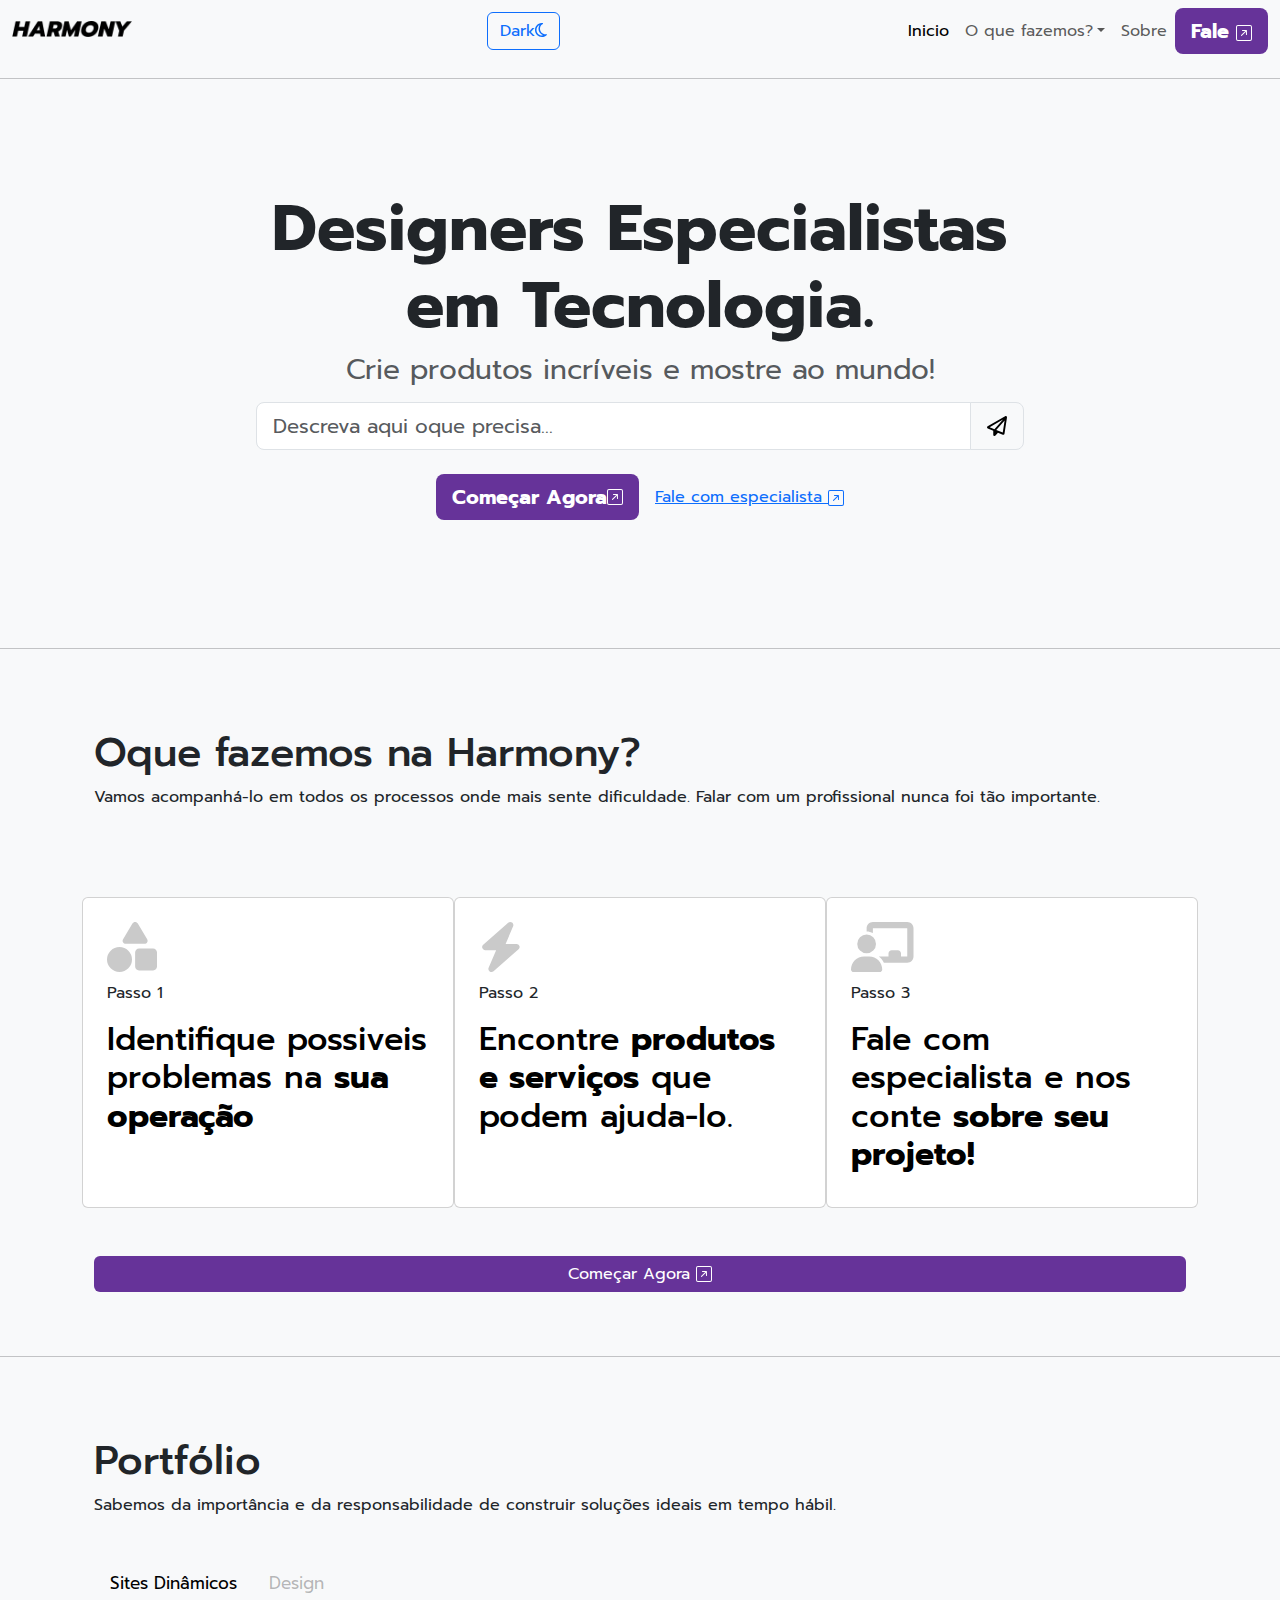
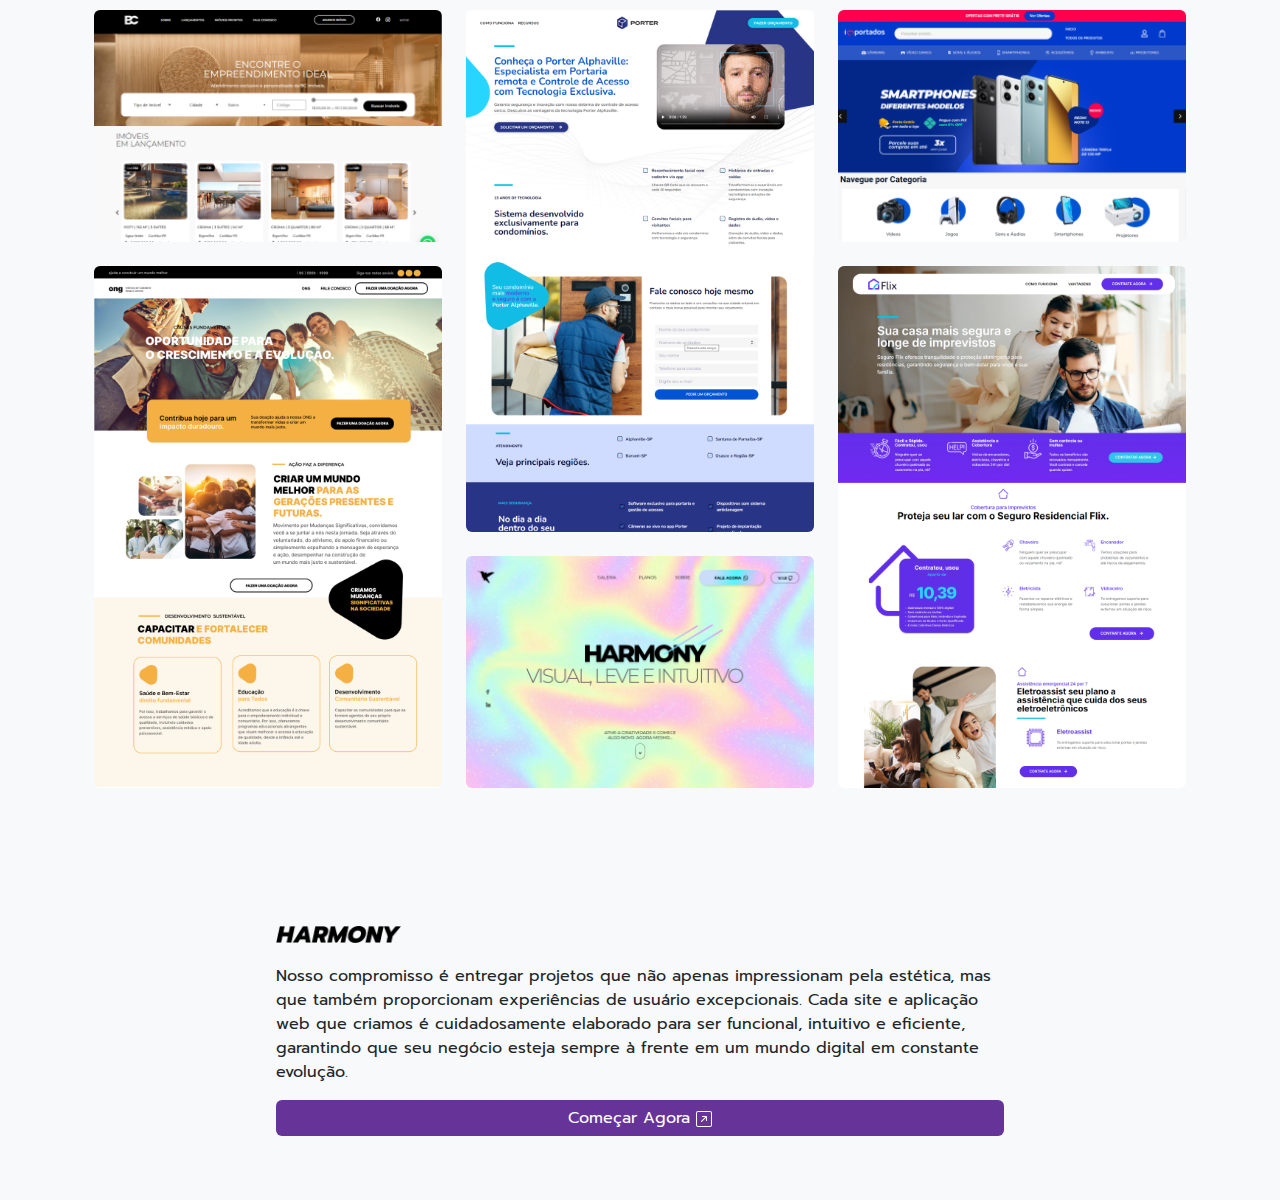
==== index.html @ 721f9441 ".." ====
<!doctype html>
<html lang="pt-br">
  <head>
    <meta charset="utf-8">
    <meta name="viewport" content="width=device-width, initial-scale=1">
    <link rel="shortcut icon" href="favico.png" type="image/png">
    <title>Harmony - Tecnologia</title>
    <link rel="stylesheet" href="assets/css/app.css">
    <link href="https://cdn.jsdelivr.net/npm/bootstrap@5.3.3/dist/css/bootstrap.min.css" rel="stylesheet" integrity="sha384-QWTKZyjpPEjISv5WaRU9OFeRpok6YctnYmDr5pNlyT2bRjXh0JMhjY6hW+ALEwIH" crossorigin="anonymous">
    <link rel="stylesheet" href="assets/css/tabs.css">
  </head>
  <!-- Google tag (gtag.js) -->
<script async src="https://www.googletagmanager.com/gtag/js?id=G-YL4S48GS02"></script>
<script>
  window.dataLayer = window.dataLayer || [];
  function gtag(){dataLayer.push(arguments);}
  gtag('js', new Date());

  gtag('config', 'G-YL4S48GS02');
</script>
  <style>
    @import url('https://fonts.googleapis.com/css2?family=Prompt:ital,wght@0,100;0,200;0,300;0,400;0,500;0,600;0,700;0,800;0,900;1,100;1,200;1,300;1,400;1,500;1,600;1,700;1,800;1,900&display=swap');
    body{
      font-family: "Prompt", sans-serif;
       
      font-style: normal;
      background: #f8f9fa;

    }
    .btn.btn-primary {
      background: rebeccapurple;
      border: rebeccapurple;
  }
  .portfolio .card{
    background-image: url(assets/img/coleto.png);
    background-size: cover;
    background-repeat: no-repeat;
  }
  </style>
  <body>
    
    <nav class="navbar navbar-expand-md navbar aria-label="Fourth navbar example">
        <div class="container-fluid ">
          
          <button class="navbar-toggler border-0" type="button" data-bs-toggle="collapse" data-bs-target="#navbarsExample04" aria-controls="navbarsExample04" aria-expanded="false" aria-label="Toggle navigation">
            <span class="navbar-toggler-icon"></span>
          </button>
          

          <a class="navbar-brand app" href="index.html">
            
          </a>
          <button class="btn btn-outline-primary" id="toggle-btn" onclick="selectTheme()" theme="defalt" >
            <span class="target dark"> Dark<i class="fa-regular fa-moon"></i></span>
            <span class="target light"> Light<i class="fa-regular fa-sun"></i></span>
            
          
          </button>
            
         <div class="d-flex">
        
          <div class="collapse navbar-collapse" id="navbarsExample04">
         
            <div class="d-flex justify-content-between d-xl-none controls">
              <button  class="border-0" onclick="toggleMenu()"><i class="fa-solid fa-chevron-left"></i></button>
              <button class="border-0"   onclick="toggleMenu()"><i class="fa-solid fa-xmark"></i></button>
            </div>
                   
    <hr class="featurette-divider">
            <ul class="navbar-nav me-auto mb-2 mb-md-0">
              <li class="nav-item">
                <a class="nav-link active" aria-current="page" href="#">Inicio</a>
              </li>
              <li class="nav-item dropdown">
                <a class="nav-link dropdown-toggle" data-bs-toggle="dropdown" href="#" role="button" aria-expanded="false">O que fazemos?</a>
                <ul class="dropdown-menu">
                  <a class="dropdown-item" href="institucional.html">Site institucional</a>
                  <a class="dropdown-item" href="loja.html">Loja Online</a>
                  <a class="dropdown-item disabled "  href=" " role="button" ria-disabled="true">Progressive Webapps</a> 
                  <a class="dropdown-item" href="dinamico.html">Site Dinâmicos</a>
                  <a class="dropdown-item" href="landing-pages.html">Paginas de Converção</a>
                  <a class="dropdown-item disabled " role="button" ria-disabled="true"   href="#">Branding</a>
                  <a class="dropdown-item disabled " role="button" ria-disabled="true"  href="#">Identidade Visual</a>
                  <a class="dropdown-item disabled " role="button" ria-disabled="true"   href="#">Logo Marca</a>
                </ul>
              </li>
             
              <li class="nav-item dropdown">
                <a class="nav-link " href="#sobre" >Sobre</a>
                 
              </li>
            </ul>
            <div class="d-flex justify-content-between hidden-lg d-xl-none">
              <button class="btn btn-primary w-100 whats-btn" >Começar Agora
                <svg xmlns="http://www.w3.org/2000/svg" width="16" height="16" fill="currentColor" class="bi bi-arrow-up-right-square" viewBox="0 0 16 16">
                  <path fill-rule="evenodd" d="M15 2a1 1 0 0 0-1-1H2a1 1 0 0 0-1 1v12a1 1 0 0 0 1 1h12a1 1 0 0 0 1-1zM0 2a2 2 0 0 1 2-2h12a2 2 0 0 1 2 2v12a2 2 0 0 1-2 2H2a2 2 0 0 1-2-2zm5.854 8.803a.5.5 0 1 1-.708-.707L9.243 6H6.475a.5.5 0 1 1 0-1h3.975a.5.5 0 0 1 .5.5v3.975a.5.5 0 1 1-1 0V6.707z"/>
                </svg>
              </button>
         </div>
          
          </div>
          <a href="#" class="btn btn-lg btn-primary fw-bold whats-btn">Fale 
            <svg xmlns="http://www.w3.org/2000/svg" width="16" height="16" fill="currentColor" class="bi bi-arrow-up-right-square" viewBox="0 0 16 16">
              <path fill-rule="evenodd" d="M15 2a1 1 0 0 0-1-1H2a1 1 0 0 0-1 1v12a1 1 0 0 0 1 1h12a1 1 0 0 0 1-1zM0 2a2 2 0 0 1 2-2h12a2 2 0 0 1 2 2v12a2 2 0 0 1-2 2H2a2 2 0 0 1-2-2zm5.854 8.803a.5.5 0 1 1-.708-.707L9.243 6H6.475a.5.5 0 1 1 0-1h3.975a.5.5 0 0 1 .5.5v3.975a.5.5 0 1 1-1 0V6.707z"/>
            </svg>
          </a>
           
         </div>
        </div>
      </nav>
       <hr class="featurette-divider">
      
            
      <main>
   
        
        <div class="position-relative overflow-hidden p-3 p-md-5 m-md-3 text-center ">
          <div class="col-md-8 mx-auto my-5"> 
            <h1 class="display-3 fw-bold ">Designers Especialistas em Tecnologia.</h1>
            <h3 class="fw-normal text-muted mb-3">Crie produtos incríveis e mostre ao mundo!</h3>

            <form action="" class="formMsg">
              <div class="input-group input-group-lg"> 
                
                <input   id="leadMsg" type="text" placeholder="Descreva aqui oque precisa... " class="form-control" aria-label="Large" aria-describedby="inputGroup-sizing-sm">
                <button class="btn btn-light border" type="submit"><i class="fa-regular fa-paper-plane"></i></button>
              </div>

            </form>

            <div class="mt-4 flex-wrap d-flex gap-3 justify-content-center align-items-center  fw-normal"> 
                <p class=" ">
                    <a href="#" class="btn btn-lg btn-primary fw-bold whats-btn d-flex align-items-center">Começar Agora
                      <svg xmlns="http://www.w3.org/2000/svg" width="16" height="16" fill="currentColor" class="bi bi-arrow-up-right-square" viewBox="0 0 16 16">
                        <path fill-rule="evenodd" d="M15 2a1 1 0 0 0-1-1H2a1 1 0 0 0-1 1v12a1 1 0 0 0 1 1h12a1 1 0 0 0 1-1zM0 2a2 2 0 0 1 2-2h12a2 2 0 0 1 2 2v12a2 2 0 0 1-2 2H2a2 2 0 0 1-2-2zm5.854 8.803a.5.5 0 1 1-.708-.707L9.243 6H6.475a.5.5 0 1 1 0-1h3.975a.5.5 0 0 1 .5.5v3.975a.5.5 0 1 1-1 0V6.707z"/>
                      </svg>
                    </a>
                  </p>
                  <p class=" ">
                    <a href="#" class="link-opacity-25-hover whats-btn">Fale com especialista 
                      <svg xmlns="http://www.w3.org/2000/svg" width="16" height="16" fill="currentColor" class="bi bi-arrow-up-right-square" viewBox="0 0 16 16">
                        <path fill-rule="evenodd" d="M15 2a1 1 0 0 0-1-1H2a1 1 0 0 0-1 1v12a1 1 0 0 0 1 1h12a1 1 0 0 0 1-1zM0 2a2 2 0 0 1 2-2h12a2 2 0 0 1 2 2v12a2 2 0 0 1-2 2H2a2 2 0 0 1-2-2zm5.854 8.803a.5.5 0 1 1-.708-.707L9.243 6H6.475a.5.5 0 1 1 0-1h3.975a.5.5 0 0 1 .5.5v3.975a.5.5 0 1 1-1 0V6.707z"/>
                      </svg>
                    </a>
                  </p>
               
            </div>
          </div>
          <div class="product-device shadow-sm d-none d-md-block"></div>
          <div class="product-device product-device-2 shadow-sm d-none d-md-block"></div>
        </div>

    <hr class="featurette-divider">
        
        <div class="container px-4 py-5" id="hanging-icons">
          <div class="pt-md-3 pb-md-4">
            <h1 class="bd-title mt-0">Oque fazemos na Harmony?</h1>
            <p class="bd-lead">Vamos acompanhá-lo em todos os processos onde mais sente dificuldade. Falar com um profissional nunca foi tão importante.</p> </div>
          <div class="row g-4 py-5 row-cols-1 row-cols-lg-3">
            <div class="col d-flex align-items-start card p-4 ">
              
              <div >
                <i style="font-size: 50px; color: #cacaca;" class="fa-solid fa-shapes"></i>
                <p class="pt-2">Passo 1</p>
                <p></p>
                <h6 class="fs-2 text-body-emphasis">Identifique possiveis problemas na  <strong> sua operação</strong></h6>
               
              </div>
            </div>
            <div class="col d-flex align-items-start card p-4">
              
              <div>
                <i style="font-size: 50px; color: #cacaca;" class="fa-solid fa-bolt"></i>
           
                <p class="pt-2">Passo 2</p>
              
                <h6 class="fs-2 text-body-emphasis">Encontre  <strong> produtos e serviços</strong> que podem ajuda-lo.  </h6>
              
              </div>
            </div>
            <div class="col d-flex align-items-start card p-4">
               
              <div>
                <i style="font-size: 50px; color: #cacaca;" class="fa-solid fa-chalkboard-user"></i>
                
                <p class="pt-2">Passo 3</p>
                <h6 class="fs-2 text-body-emphasis">Fale com especialista e nos conte <strong> sobre seu projeto!</strong></h6>
               
              </div>
            </div>

          </div>
          <a class="btn btn-primary w-100" href="../../components/navbar/" role="button">Começar Agora
            <svg xmlns="http://www.w3.org/2000/svg" width="16" height="16" fill="currentColor" class="bi bi-arrow-up-right-square" viewBox="0 0 16 16">
              <path fill-rule="evenodd" d="M15 2a1 1 0 0 0-1-1H2a1 1 0 0 0-1 1v12a1 1 0 0 0 1 1h12a1 1 0 0 0 1-1zM0 2a2 2 0 0 1 2-2h12a2 2 0 0 1 2 2v12a2 2 0 0 1-2 2H2a2 2 0 0 1-2-2zm5.854 8.803a.5.5 0 1 1-.708-.707L9.243 6H6.475a.5.5 0 1 1 0-1h3.975a.5.5 0 0 1 .5.5v3.975a.5.5 0 1 1-1 0V6.707z"/>
            </svg>
          </a>
        </div>
      
      
       

    <hr class="featurette-divider">
    <div class="container px-4 py-5 portfolio" id="custom-cards">
      <div class="pt-md-3 pb-md-4">
        <h1 class="bd-title mt-0">Portfólio</h1>
        <p class="bd-lead">Sabemos da importância e da responsabilidade de construir soluções ideais em tempo hábil.</p>
         </div>
         <div class="container p-0">
          <div class="row">
            <div class="col">
 

<div class="tab">
  <button class="tablinks" onclick="openCity(event, 'London')">Sites Dinâmicos</button> 
  <button class="tablinks" onclick="openCity(event, 'Tokyo')" disabled>Design</button>
</div>

<div id="London" class="tabcontent p-0">
  
  <!-- Gallery -->
<div class="row">
  <div class="col-lg-4 col-md-12 mb-4 mb-lg-0">
    <img onclick="myModal(event)"
      src="assets/img/imoveis.png"
      class="w-100 shadow-1-strong rounded mb-4"
      alt="Boat on Calm Water"
    />

    <img
      onclick="myModal(event)" src="assets/img/cidadania.png"
      class="w-100 shadow-1-strong rounded mb-4"
      alt="Wintry Mountain Landscape"
    />
  </div>

  <div class="col-lg-4 mb-4 mb-lg-0">
    <img 
      onclick="myModal(event)"
      src="assets/img/landinpage.png"
      class="w-100 shadow-1-strong rounded mb-4"
      alt="Mountains in the Clouds"
    />

    <img
      onclick="myModal(event)"
      src="assets/img/harmony.png"
      class="w-100 shadow-1-strong rounded mb-4"
      alt="Boat on Calm Water"
    />
  </div>

  <div class="col-lg-4 mb-4 mb-lg-0">
    <img
      onclick="myModal(event)"
      src="assets/img/ecommerce.png"
      class="w-100 shadow-1-strong rounded mb-4"
      alt="Waves at Sea"
    />

    <img
      onclick="myModal(event)"
      src="assets/img/flix.png"
      class="w-100 shadow-1-strong rounded mb-4"
      alt="Yosemite National Park"
    />
  </div>
</div>
<!-- Gallery -->
</div>

 

<div id="Tokyo" class="tabcontent">
 
   <!-- Gallery -->
<div class="row">
  <div class="col-lg-4 col-md-12 mb-4 mb-lg-0">
    <img
      src="assets/img/iloveimportados.png"
      class="w-100 shadow-1-strong rounded mb-4"
      alt="Boat on Calm Water"
    />

    <img
      src="https://mdbcdn.b-cdn.net/img/Photos/Vertical/mountain1.webp"
      class="w-100 shadow-1-strong rounded mb-4"
      alt="Wintry Mountain Landscape"
    />
  </div>

  <div class="col-lg-4 mb-4 mb-lg-0">
    <img
      src="assets/img/tudopraela.png"
      class="w-100 shadow-1-strong rounded mb-4"
      alt="Mountains in the Clouds"
    />

    <img
      src="assets/img/edimilson.png"
      class="w-100 shadow-1-strong rounded mb-4"
      alt="Boat on Calm Water"
    />
  </div>

  <div class="col-lg-4 mb-4 mb-lg-0">
    <img
      src="assets/img/evolution.png"
      class="w-100 shadow-1-strong rounded mb-4"
      alt="Waves at Sea"
    />

    <img
      src="https://mdbcdn.b-cdn.net/img/Photos/Vertical/mountain3.webp"
      class="w-100 shadow-1-strong rounded mb-4"
      alt="Yosemite National Park"
    />
  </div>
</div>
<!-- Gallery -->
</div>

            </div>
          </div>
         </div>
    
    </div>
  
    <div class="b-example-divider"></div>
    <div class="container" hidden>
      <div class="card-deck mb-3 text-center">
        <div class="card mb-4 box-shadow">
          <div class="card-header">
            <h4 class="my-0 font-weight-normal">Web Site</h4>
          </div>
          <div class="card-body">
            <h1 class="card-title pricing-card-title">$0 <small class="text-muted">/ mo</small></h1>
            <ul class="list-unstyled mt-3 mb-4">
              <li>10 users included</li>
              <li>2 GB of storage</li>
              <li>Email support</li>
              <li>Help center access</li>
            </ul>
            <button type="button" class="btn btn-lg btn-block btn-outline-primary">Sign up for free</button>
          </div>
        </div>
        <div class="card mb-4 box-shadow">
          <div class="card-header">
            <h4 class="my-0 font-weight-normal">Pro</h4>
          </div>
          <div class="card-body">
            <h1 class="card-title pricing-card-title">$15 <small class="text-muted">/ mo</small></h1>
            <ul class="list-unstyled mt-3 mb-4">
              <li>20 users included</li>
              <li>10 GB of storage</li>
              <li>Priority email support</li>
              <li>Help center access</li>
            </ul>
            <button type="button" class="btn btn-lg btn-block btn-primary">Get started</button>
          </div>
        </div>
        <div class="card mb-4 box-shadow">
          <div class="card-header">
            <h4 class="my-0 font-weight-normal">Branding</h4>
          </div>
          <div class="card-body">
            <h1 class="card-title pricing-card-title">$29 <small class="text-muted">/ mo</small></h1>
            <ul class="list-unstyled mt-3 mb-4">
              <li>30 users included</li>
              <li>15 GB of storage</li>
              <li>Phone and email support</li>
              <li>Help center access</li>
            </ul>
            <button type="button" class="btn btn-lg btn-block btn-primary">Contact us</button>
          </div>
        </div>
      </div>
      <p>
        <a class="btn btn-primary w-100" href="../../components/navbar/" role="button">Fale com Profissional
          <svg xmlns="http://www.w3.org/2000/svg" width="16" height="16" fill="currentColor" class="bi bi-arrow-up-right-square" viewBox="0 0 16 16">
            <path fill-rule="evenodd" d="M15 2a1 1 0 0 0-1-1H2a1 1 0 0 0-1 1v12a1 1 0 0 0 1 1h12a1 1 0 0 0 1-1zM0 2a2 2 0 0 1 2-2h12a2 2 0 0 1 2 2v12a2 2 0 0 1-2 2H2a2 2 0 0 1-2-2zm5.854 8.803a.5.5 0 1 1-.708-.707L9.243 6H6.475a.5.5 0 1 1 0-1h3.975a.5.5 0 0 1 .5.5v3.975a.5.5 0 1 1-1 0V6.707z"/>
          </svg>
        </a>
      </p>
        <hr class="featurette-divider">
      </div>

    <div class="container px-4 py-5" id="sobre">
    <div class="jumbotron">
      <div class="col-sm-8 mx-auto">
        <h1><img src="./harmony_logo.png" style="
          width: 125px;
      " alt=""></h1>
        <p>Nosso compromisso é entregar projetos que não apenas impressionam pela estética, mas que também proporcionam experiências de usuário excepcionais. Cada site e aplicação web que criamos é cuidadosamente elaborado para ser funcional, intuitivo e eficiente, garantindo que seu negócio esteja sempre à frente em um mundo digital em constante evolução.</p>
          <p>
          <a class="btn btn-primary w-100 whats-btn"  >Começar Agora
            <svg xmlns="http://www.w3.org/2000/svg" width="16" height="16" fill="currentColor" class="bi bi-arrow-up-right-square" viewBox="0 0 16 16">
              <path fill-rule="evenodd" d="M15 2a1 1 0 0 0-1-1H2a1 1 0 0 0-1 1v12a1 1 0 0 0 1 1h12a1 1 0 0 0 1-1zM0 2a2 2 0 0 1 2-2h12a2 2 0 0 1 2 2v12a2 2 0 0 1-2 2H2a2 2 0 0 1-2-2zm5.854 8.803a.5.5 0 1 1-.708-.707L9.243 6H6.475a.5.5 0 1 1 0-1h3.975a.5.5 0 0 1 .5.5v3.975a.5.5 0 1 1-1 0V6.707z"/>
            </svg>
          </a>
        </p>
      </div>
    </div>
    </div>

    <!-- MODAL -->
</main>      
<div id="ModalImages" class="modal"   >


    <div class="container px-4 py-5">
        <footer class="d-flex flex-wrap justify-content-between align-items-center py-3 my-4 border-top">
          <p class="col-md-4 mb-0 text-body-secondary">&copy; 2024 Harmony Digital, Inc</p>
      
          <a href="/" class="col-md-4 d-flex align-items-center justify-content-center mb-3 mb-md-0 me-md-auto link-body-emphasis text-decoration-none">
            <svg class="bi me-2" width="40" height="32"><use xlink:href="#bootstrap"/></svg>
          </a>
      
          <ul class="nav col-md-4 justify-content-end list-unstyled d-flex">
            <li class="ms-3"><a class="text-body-secondary" href="#"><svg class="bi" width="24" height="24"><use xlink:href="#twitter"></use></svg></a></li>
            <li class="ms-3"><a class="text-body-secondary" href="#"><svg class="bi" width="24" height="24"><use xlink:href="#instagram"></use></svg></a></li>
            <li class="ms-3"><a class="text-body-secondary" href="#"><svg class="bi" width="24" height="24"><use xlink:href="#facebook"></use></svg></a></li>
          </ul>
        </footer>
      </div>
    <script src="src/components/modal/modal.js"></script>
       
      <script src="assets/js/tabs.js"></script>
      <script src="https://cdn.jsdelivr.net/npm/bootstrap@5.3.3/dist/js/bootstrap.bundle.min.js" integrity="sha384-YvpcrYf0tY3lHB60NNkmXc5s9fDVZLESaAA55NDzOxhy9GkcIdslK1eN7N6jIeHz" crossorigin="anonymous"></script>
    <script src="lib.js"></script>
    <script src="all.min.js"></script>
      
  </body>
</html>
---- assets/css/app.css ----
@import url('https://fonts.googleapis.com/css2?family=Prompt:ital,wght@0,100;0,200;0,300;0,400;0,500;0,600;0,700;0,800;0,900;1,100;1,200;1,300;1,400;1,500;1,600;1,700;1,800;1,900&display=swap');

body{
    font-family: "Prompt", sans-serif;
     
    font-style: normal;
    background: #f8f9fa;
  
  }
  .btn.btn-primary {
  background: rebeccapurple;
    border: rebeccapurple;
  }
  .swiper-slide {
  max-height: 130px;
  overflow: hidden;
  }
  .modal.show {
  display: block;
  }

body.dark {
    background: rgb(19, 19, 19);
    color: white;
}
.navbar-toggler-icon{
 background-image: url('../img/menu-bl.svg') !important;
}
body.dark .navbar-toggler-icon{
background-image: url('../img/menu-wh.svg') !important;

}
body.dark .target.dark{
    display: none;
}

.target.light{
    display: none;
}
body.dark .target.light{
    display: inherit;
}
body.dark div#hanging-icons .card {
    background: #1c1c1c !important;
}
body.dark h6{
    color: #dadada !important; 
}
body.dark h3,body.dark p {
    color: #a9a9a9 !important;
}
body.dark .text-body-emphasis,body.dark .nav-link,body.dark .navbar-nav .nav-link.active, body.dark .navbar-nav .nav-link.show {
    color:  white !important;
}
@media(max-width:800px){
body.dark .navbar-collapse{
 background-color:#1c1c1c;   
}
}

body.dark .controls button svg{
    color: white;
}
 .controls button{
    background-color: transparent;
    border: 0;
 }
a.navbar-brand.app {
    display: block; 
    background-image: url('../../harmony_logo.png');
    width: 120px;
    height: 20px;
    background-size: contain;
    background-repeat:no-repeat ;

}
body.dark a.navbar-brand {
   
    background-image: url('../../harmony_logo_white.png');
    
}
.bg-transparent{
    background-color: transparent;
}
@media(max-width:767px){

    .navbar-collapse {
        position: fixed !important;
        width: 100%;
        left: 0;
        z-index: 999;
        background: #eee;
        top: 0;
        padding: 22px;
        height: 100%;
    }

    ul.navbar-nav li {
        margin: 10px 0;
        font-size: 20px;
    }
    
}
@media(min-width:576px){
    .modal-dialog {
        max-width: 80% !important; 
        min-width: 900px !important; 
        width:900px !important; 
       
    }
    .modal-dialog img{
        min-width: 100%;
    }
     
}
---- assets/css/tabs.css ----
body {font-family: Arial;}

/* Style the tab */
.tab {
  overflow: hidden;
  /* border: 1px solid #ccc; */
  /* background-color: #f1f1f1; */
}

/* Style the buttons inside the tab */
.tab button {
  background-color: inherit;
  float: left;
  border: none;
  outline: none;
  cursor: pointer;
  padding: 14px 16px;
  transition: 0.3s;
  font-size: 17px;
}

/* Change background color of buttons on hover */
.tab button:hover {
  background-color: #ddd;
}

/* Create an active/current tablink class */
.tab button.active {
  background-color: #ccc;
}

/* Style the tab content */
.tabcontent {
  display: none;
  padding: 6px 12px;
  /* border: 1px solid #ccc; */
  border-top: none;
}
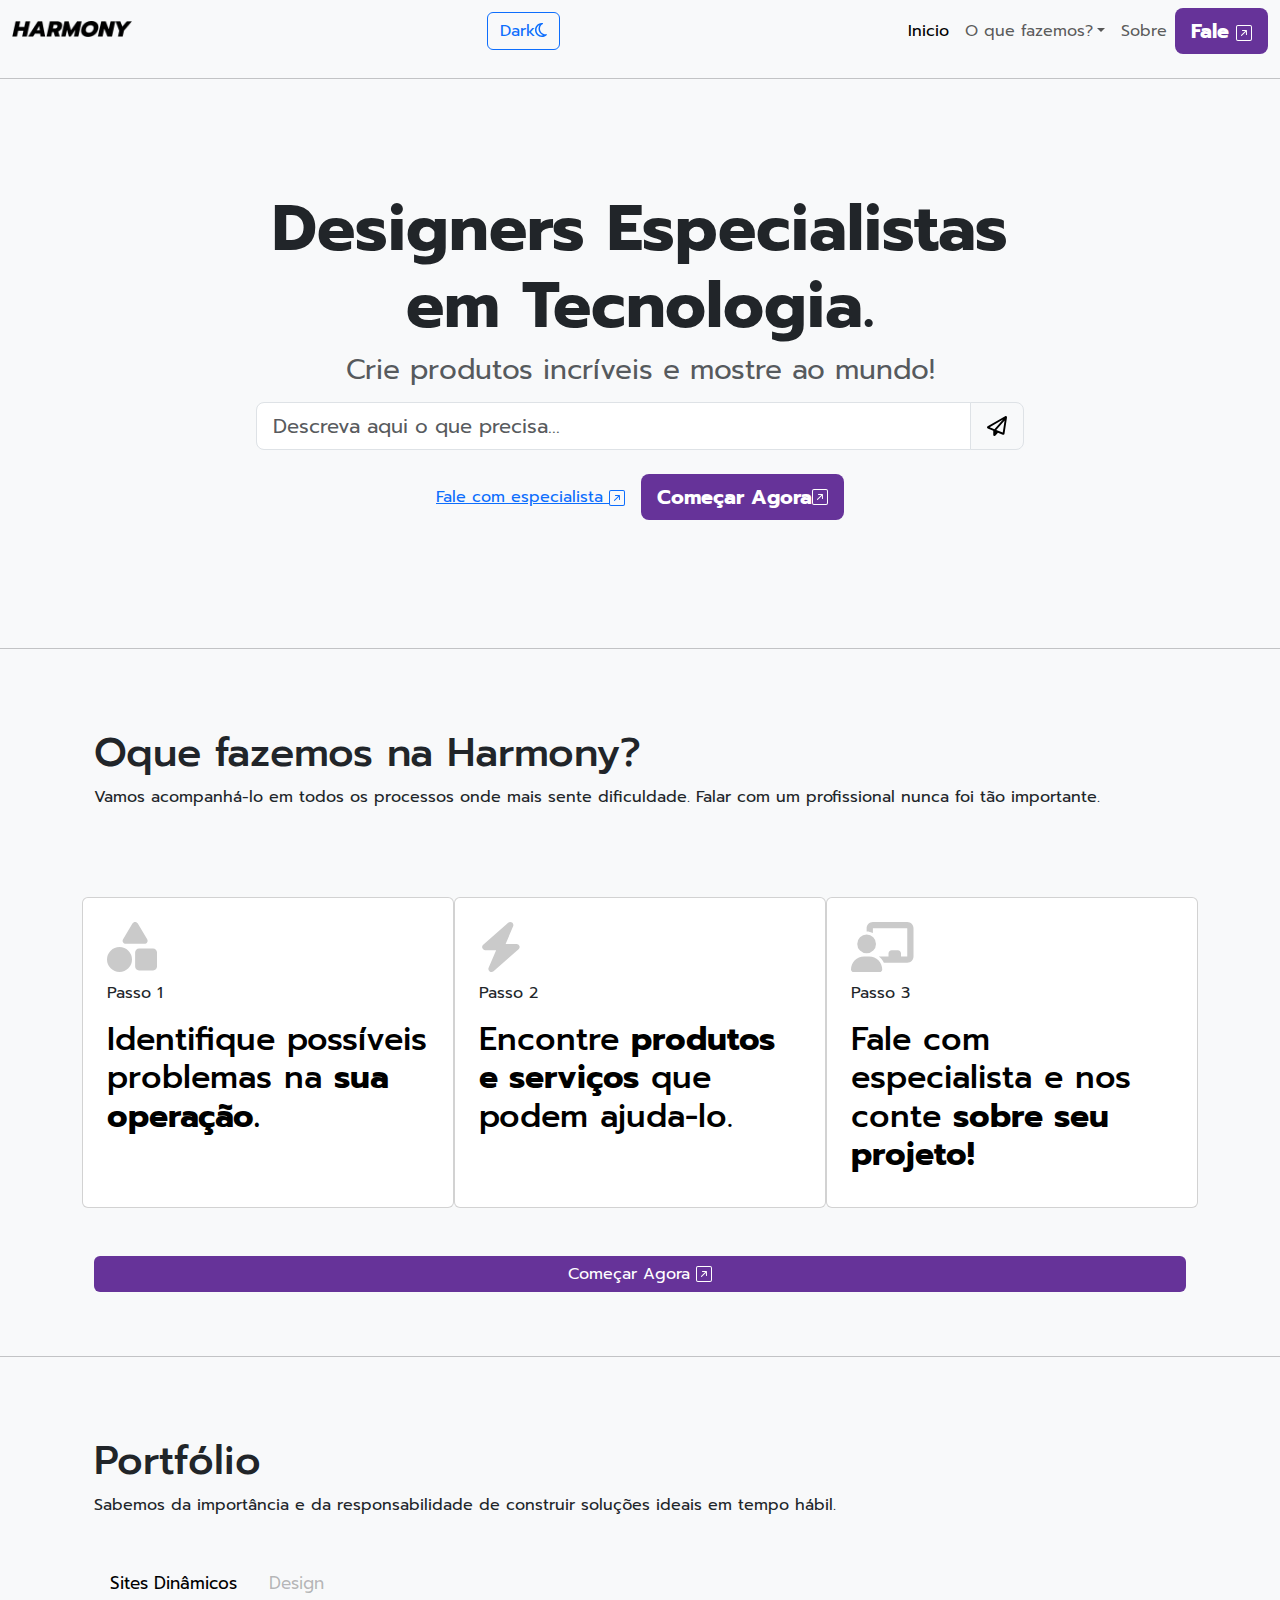
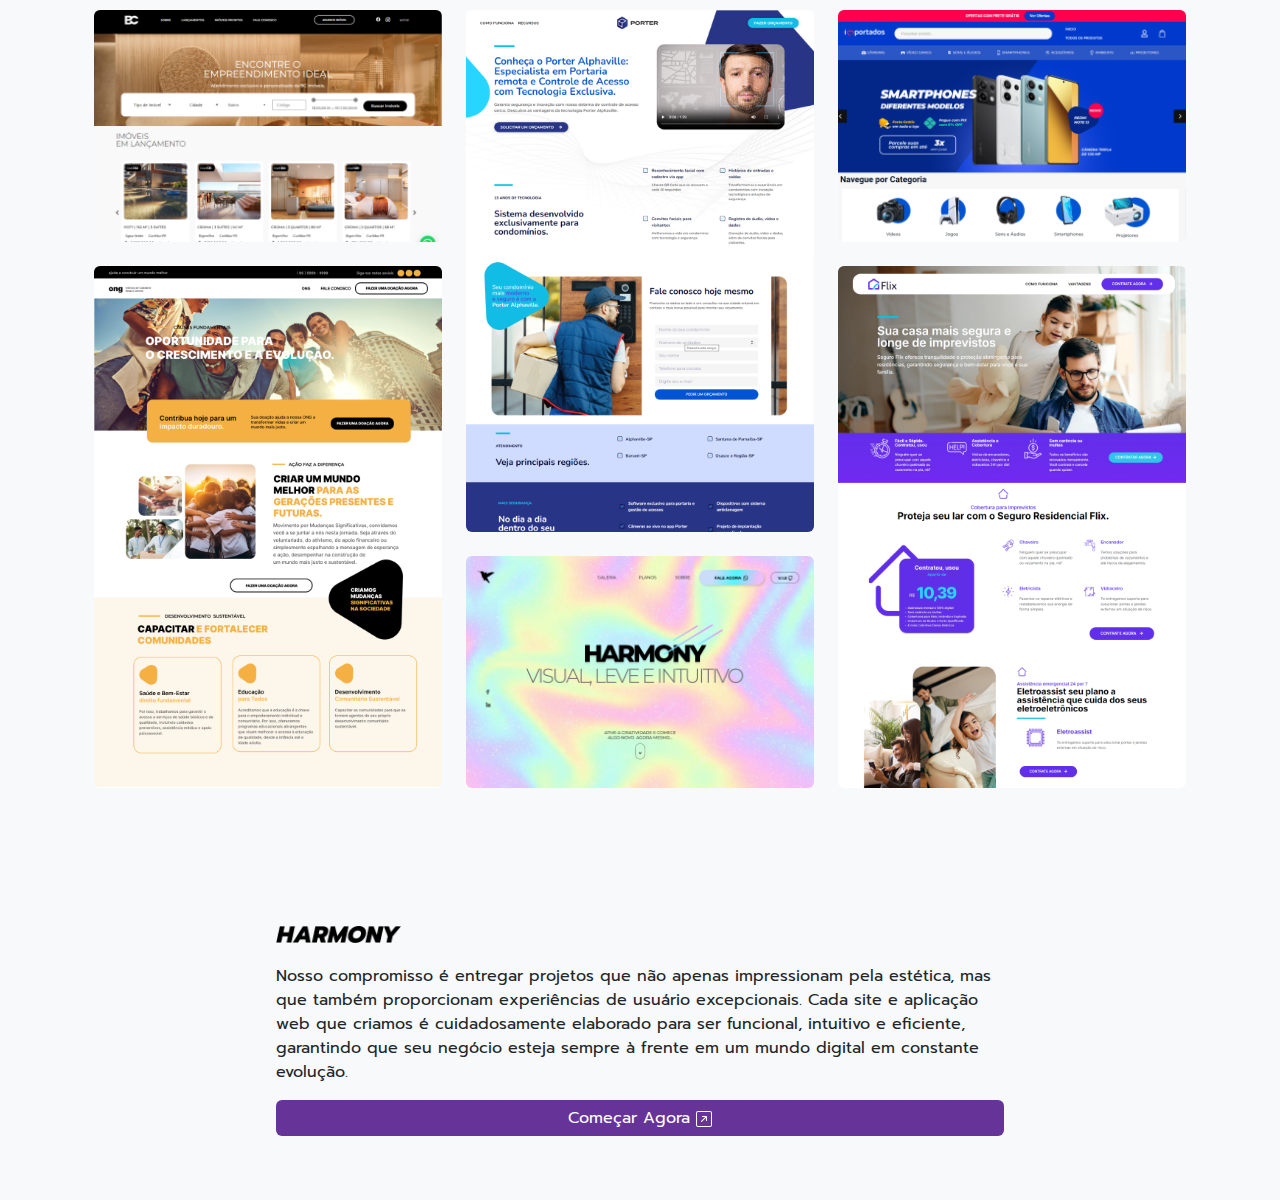
==== commit 34c1c281: ".." ====
--- a/index.html
+++ b/index.html
@@ -122,22 +122,23 @@
             <form action="" class="formMsg">
               <div class="input-group input-group-lg"> 
                 
-                <input   id="leadMsg" type="text" placeholder="Descreva aqui oque precisa... " class="form-control" aria-label="Large" aria-describedby="inputGroup-sizing-sm">
+                <input   id="leadMsg" type="text" placeholder="Descreva aqui o que precisa... " class="form-control" aria-label="Large" aria-describedby="inputGroup-sizing-sm">
                 <button class="btn btn-light border" type="submit"><i class="fa-regular fa-paper-plane"></i></button>
               </div>
 
             </form>
 
             <div class="mt-4 flex-wrap d-flex gap-3 justify-content-center align-items-center  fw-normal"> 
-                <p class=" ">
-                    <a href="#" class="btn btn-lg btn-primary fw-bold whats-btn d-flex align-items-center">Começar Agora
+               
+                  <p class=" ">
+                    <a href="#" class="link-opacity-25-hover whats-btn">Fale com especialista 
                       <svg xmlns="http://www.w3.org/2000/svg" width="16" height="16" fill="currentColor" class="bi bi-arrow-up-right-square" viewBox="0 0 16 16">
                         <path fill-rule="evenodd" d="M15 2a1 1 0 0 0-1-1H2a1 1 0 0 0-1 1v12a1 1 0 0 0 1 1h12a1 1 0 0 0 1-1zM0 2a2 2 0 0 1 2-2h12a2 2 0 0 1 2 2v12a2 2 0 0 1-2 2H2a2 2 0 0 1-2-2zm5.854 8.803a.5.5 0 1 1-.708-.707L9.243 6H6.475a.5.5 0 1 1 0-1h3.975a.5.5 0 0 1 .5.5v3.975a.5.5 0 1 1-1 0V6.707z"/>
                       </svg>
                     </a>
                   </p>
                   <p class=" ">
-                    <a href="#" class="link-opacity-25-hover whats-btn">Fale com especialista 
+                    <a href="#" class="btn btn-lg btn-primary fw-bold whats-btn d-flex align-items-center">Começar Agora
                       <svg xmlns="http://www.w3.org/2000/svg" width="16" height="16" fill="currentColor" class="bi bi-arrow-up-right-square" viewBox="0 0 16 16">
                         <path fill-rule="evenodd" d="M15 2a1 1 0 0 0-1-1H2a1 1 0 0 0-1 1v12a1 1 0 0 0 1 1h12a1 1 0 0 0 1-1zM0 2a2 2 0 0 1 2-2h12a2 2 0 0 1 2 2v12a2 2 0 0 1-2 2H2a2 2 0 0 1-2-2zm5.854 8.803a.5.5 0 1 1-.708-.707L9.243 6H6.475a.5.5 0 1 1 0-1h3.975a.5.5 0 0 1 .5.5v3.975a.5.5 0 1 1-1 0V6.707z"/>
                       </svg>
@@ -163,7 +164,7 @@
                 <i style="font-size: 50px; color: #cacaca;" class="fa-solid fa-shapes"></i>
                 <p class="pt-2">Passo 1</p>
                 <p></p>
-                <h6 class="fs-2 text-body-emphasis">Identifique possiveis problemas na  <strong> sua operação</strong></h6>
+                <h6 class="fs-2 text-body-emphasis">Identifique possíveis problemas na  <strong> sua operação.</strong></h6>
                
               </div>
             </div>
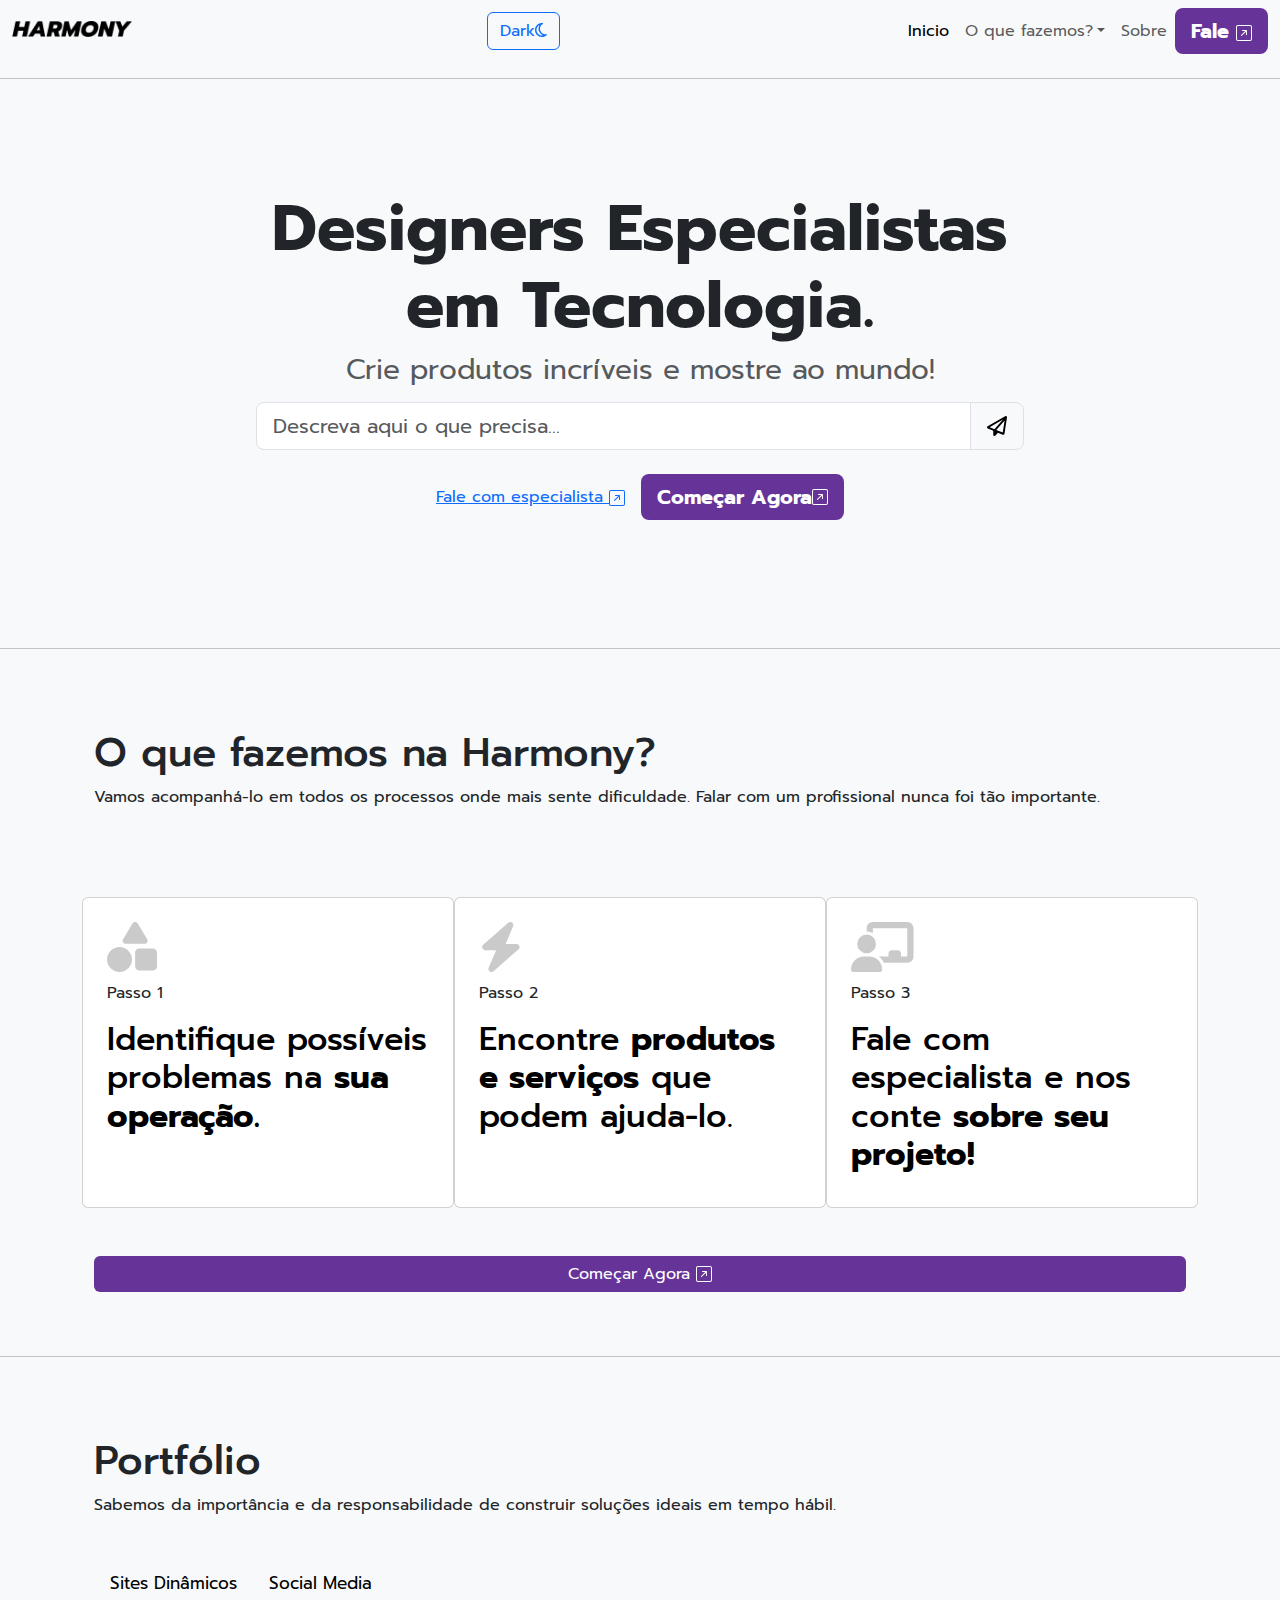
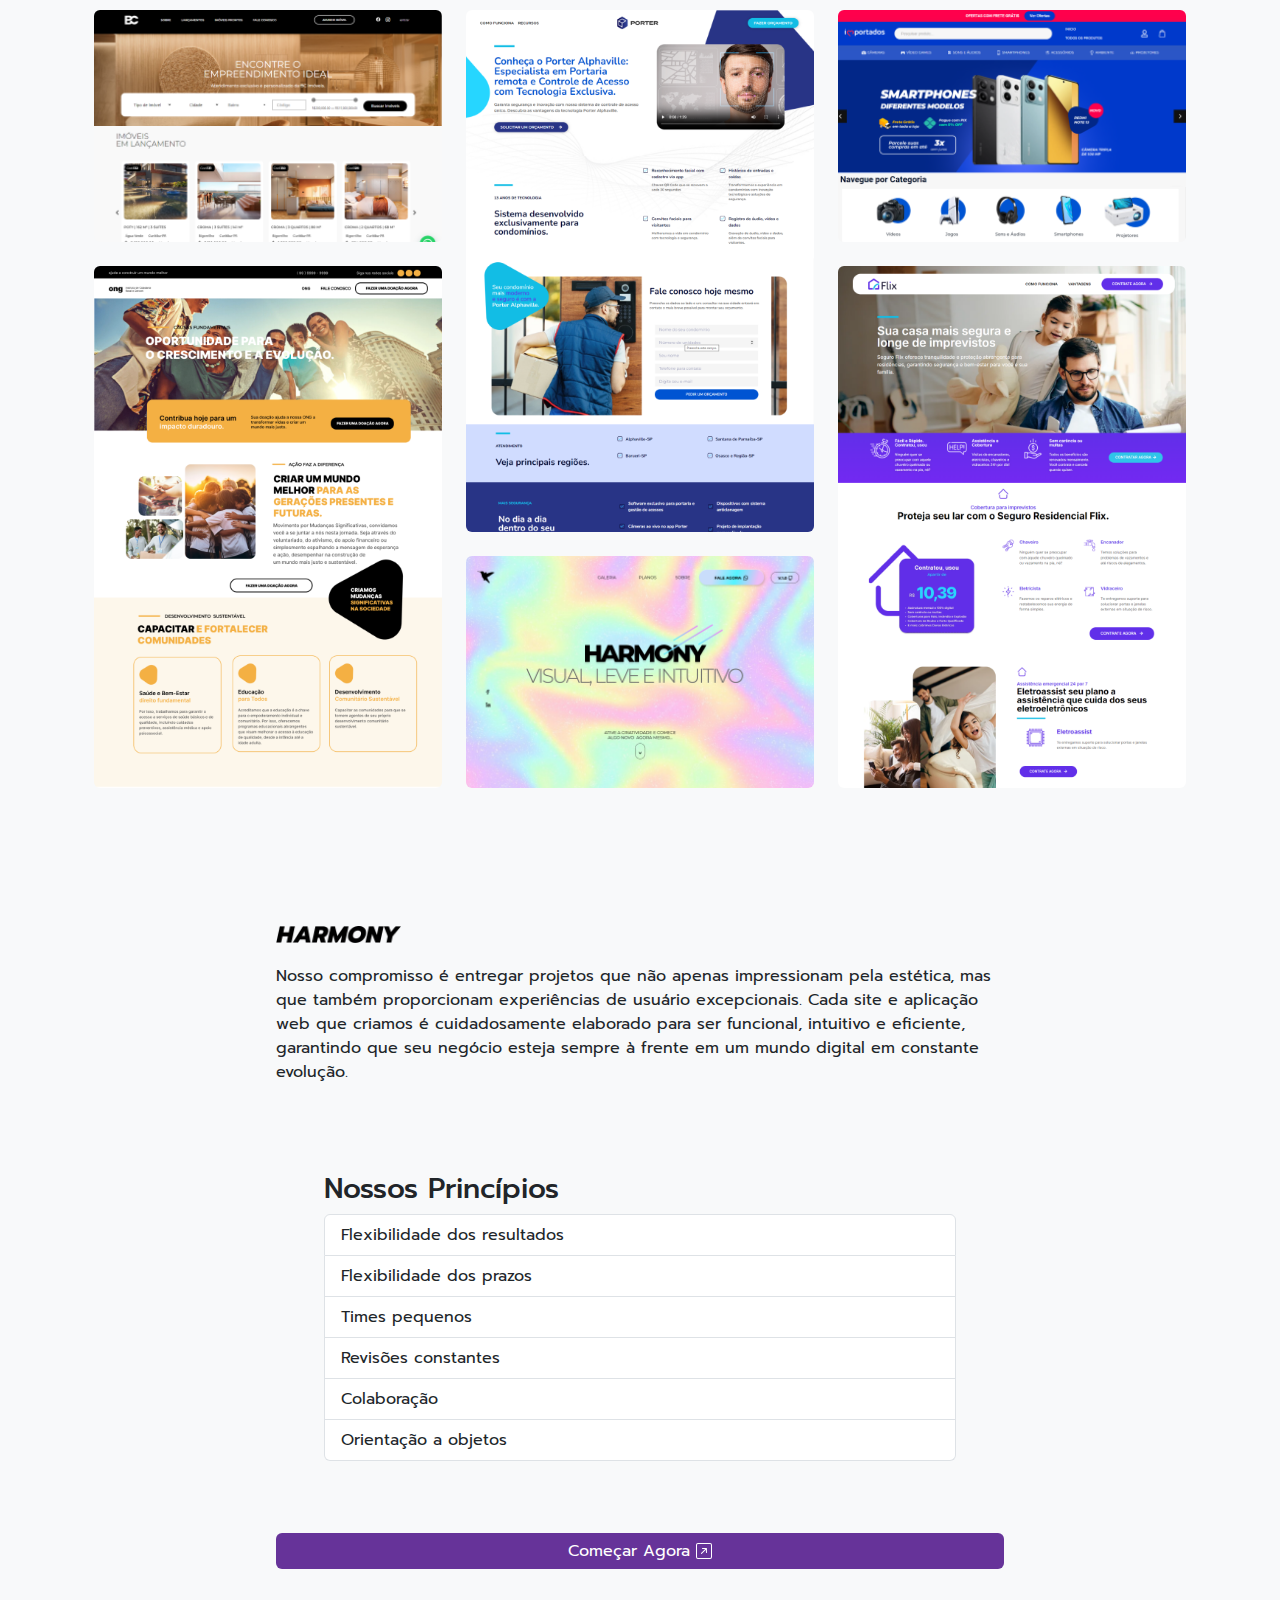
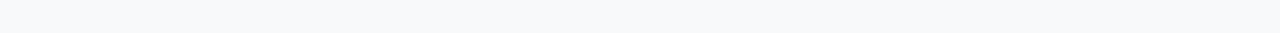
==== commit bae4b2bb: ".." ====
--- a/index.html
+++ b/index.html
@@ -155,7 +155,7 @@
         
         <div class="container px-4 py-5" id="hanging-icons">
           <div class="pt-md-3 pb-md-4">
-            <h1 class="bd-title mt-0">Oque fazemos na Harmony?</h1>
+            <h1 class="bd-title mt-0">O que fazemos na Harmony?</h1>
             <p class="bd-lead">Vamos acompanhá-lo em todos os processos onde mais sente dificuldade. Falar com um profissional nunca foi tão importante.</p> </div>
           <div class="row g-4 py-5 row-cols-1 row-cols-lg-3">
             <div class="col d-flex align-items-start card p-4 ">
@@ -214,7 +214,7 @@
 
 <div class="tab">
   <button class="tablinks" onclick="openCity(event, 'London')">Sites Dinâmicos</button> 
-  <button class="tablinks" onclick="openCity(event, 'Tokyo')" disabled>Design</button>
+  <button class="tablinks" onclick="openCity(event, 'Tokyo')" >Social Media</button>
 </div>
 
 <div id="London" class="tabcontent p-0">
@@ -394,12 +394,29 @@
       " alt=""></h1>
         <p>Nosso compromisso é entregar projetos que não apenas impressionam pela estética, mas que também proporcionam experiências de usuário excepcionais. Cada site e aplicação web que criamos é cuidadosamente elaborado para ser funcional, intuitivo e eficiente, garantindo que seu negócio esteja sempre à frente em um mundo digital em constante evolução.</p>
           <p>
+            <div class="container">
+              <div class="row">
+                <div class="col mt-4 mb-4 p-5">
+                  <h3>Nossos Princípios</h3>
+                  <ul class="list-group">
+                    <li class="list-group-item">Flexibilidade dos resultados</li>
+                    <li class="list-group-item">Flexibilidade dos prazos</li>
+                    <li class="list-group-item">Times pequenos</li>
+                    <li class="list-group-item">Revisões constantes</li>
+                    <li class="list-group-item">Colaboração</li>
+                    <li class="list-group-item">Orientação a objetos</li>
+                  </ul>
+                
+                </div>
+              </div>
+            </div>
           <a class="btn btn-primary w-100 whats-btn"  >Começar Agora
             <svg xmlns="http://www.w3.org/2000/svg" width="16" height="16" fill="currentColor" class="bi bi-arrow-up-right-square" viewBox="0 0 16 16">
               <path fill-rule="evenodd" d="M15 2a1 1 0 0 0-1-1H2a1 1 0 0 0-1 1v12a1 1 0 0 0 1 1h12a1 1 0 0 0 1-1zM0 2a2 2 0 0 1 2-2h12a2 2 0 0 1 2 2v12a2 2 0 0 1-2 2H2a2 2 0 0 1-2-2zm5.854 8.803a.5.5 0 1 1-.708-.707L9.243 6H6.475a.5.5 0 1 1 0-1h3.975a.5.5 0 0 1 .5.5v3.975a.5.5 0 1 1-1 0V6.707z"/>
             </svg>
           </a>
         </p>
+        
       </div>
     </div>
     </div>
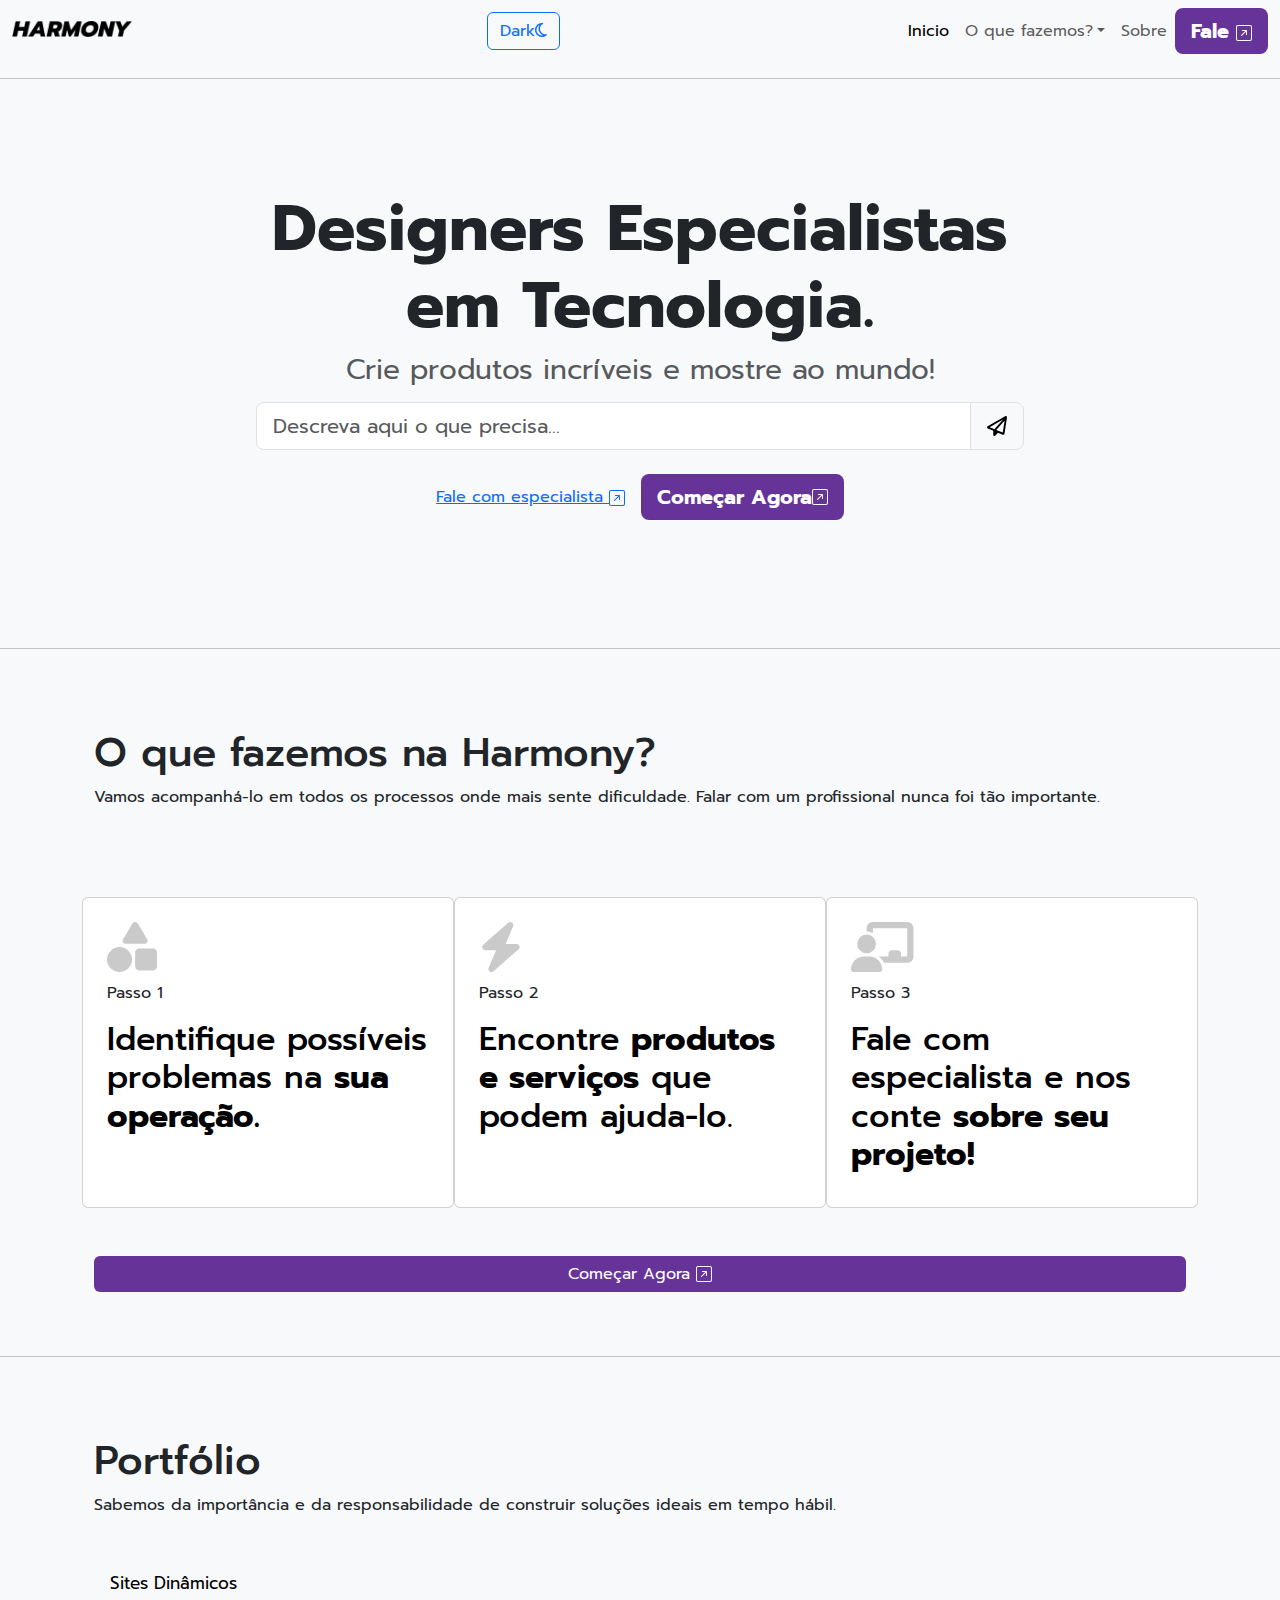
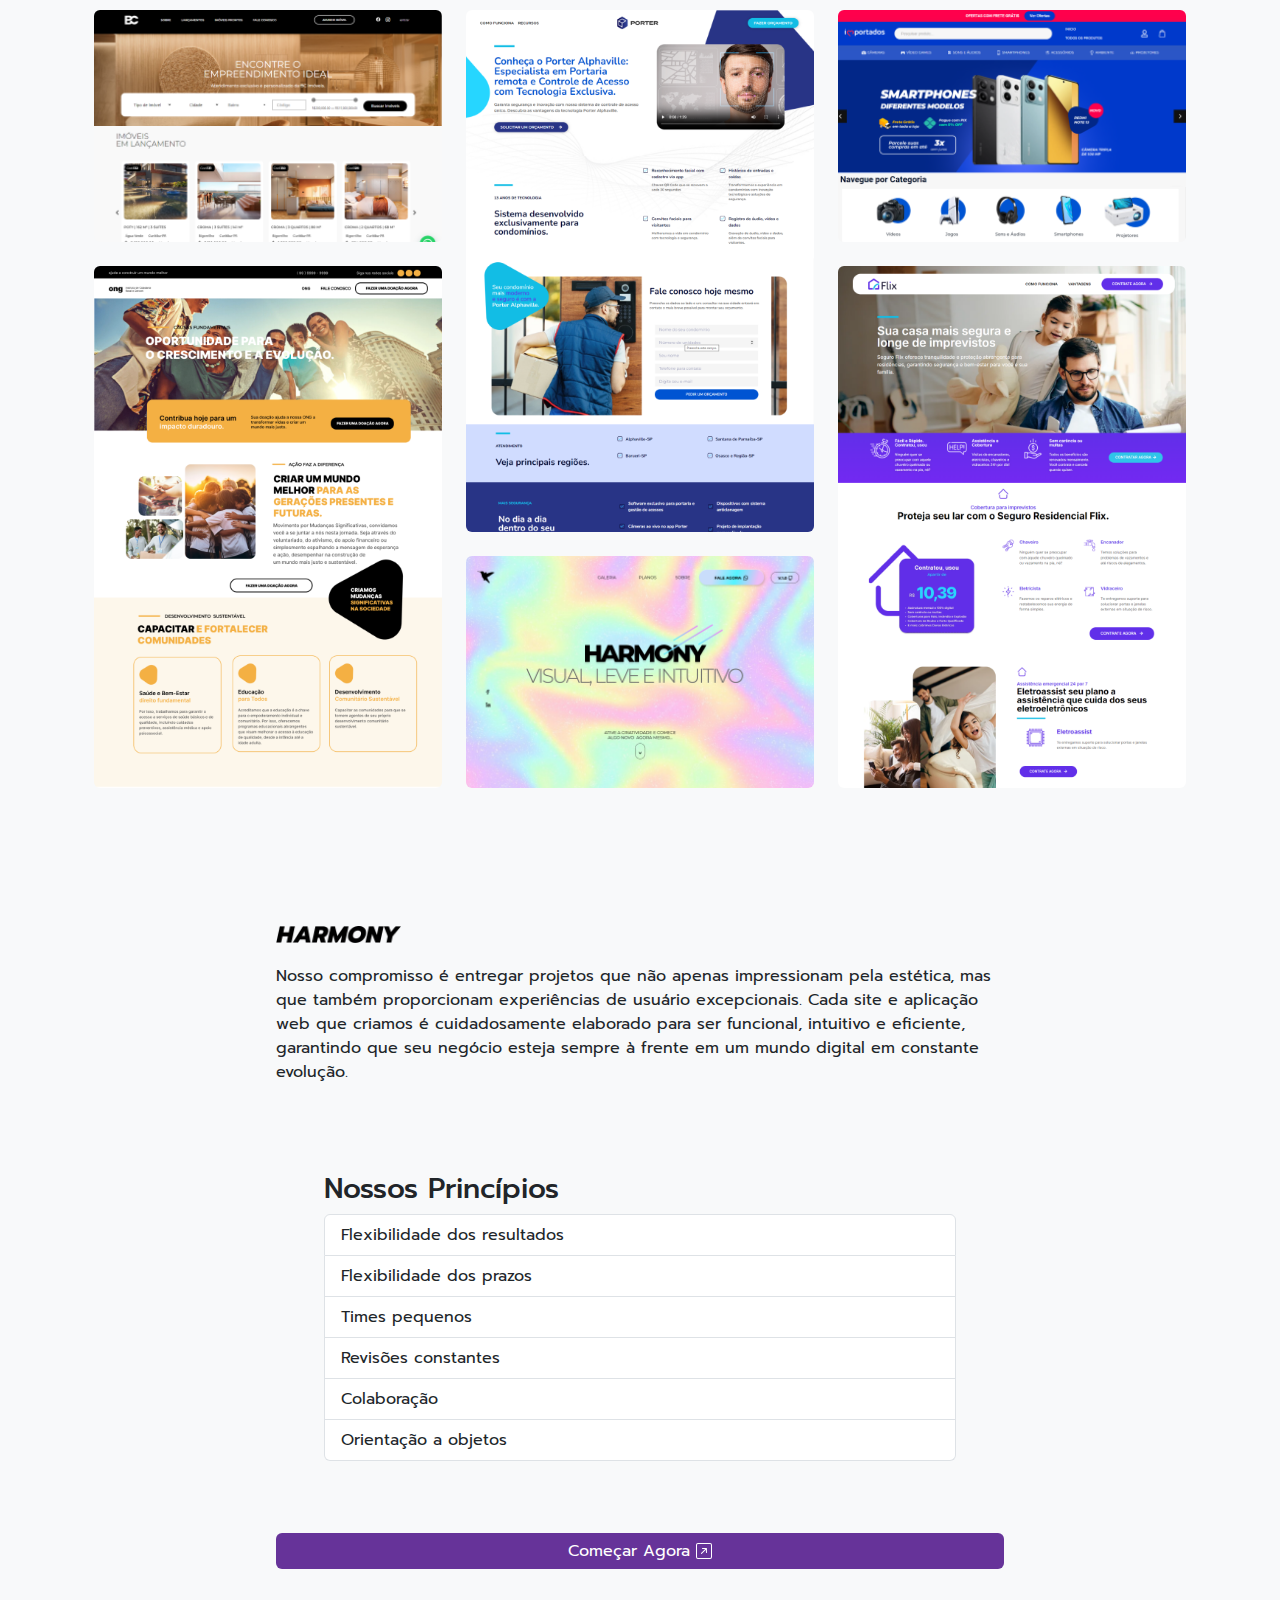
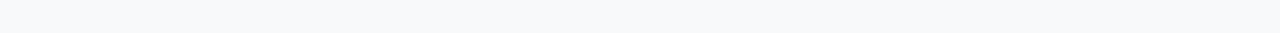
==== commit 66c0a71b: ".." ====
--- a/index.html
+++ b/index.html
@@ -214,7 +214,7 @@
 
 <div class="tab">
   <button class="tablinks" onclick="openCity(event, 'London')">Sites Dinâmicos</button> 
-  <button class="tablinks" onclick="openCity(event, 'Tokyo')" >Social Media</button>
+  <button class="tablinks" onclick="openCity(event, 'Tokyo')" hidden>Social Media</button>
 </div>
 
 <div id="London" class="tabcontent p-0">
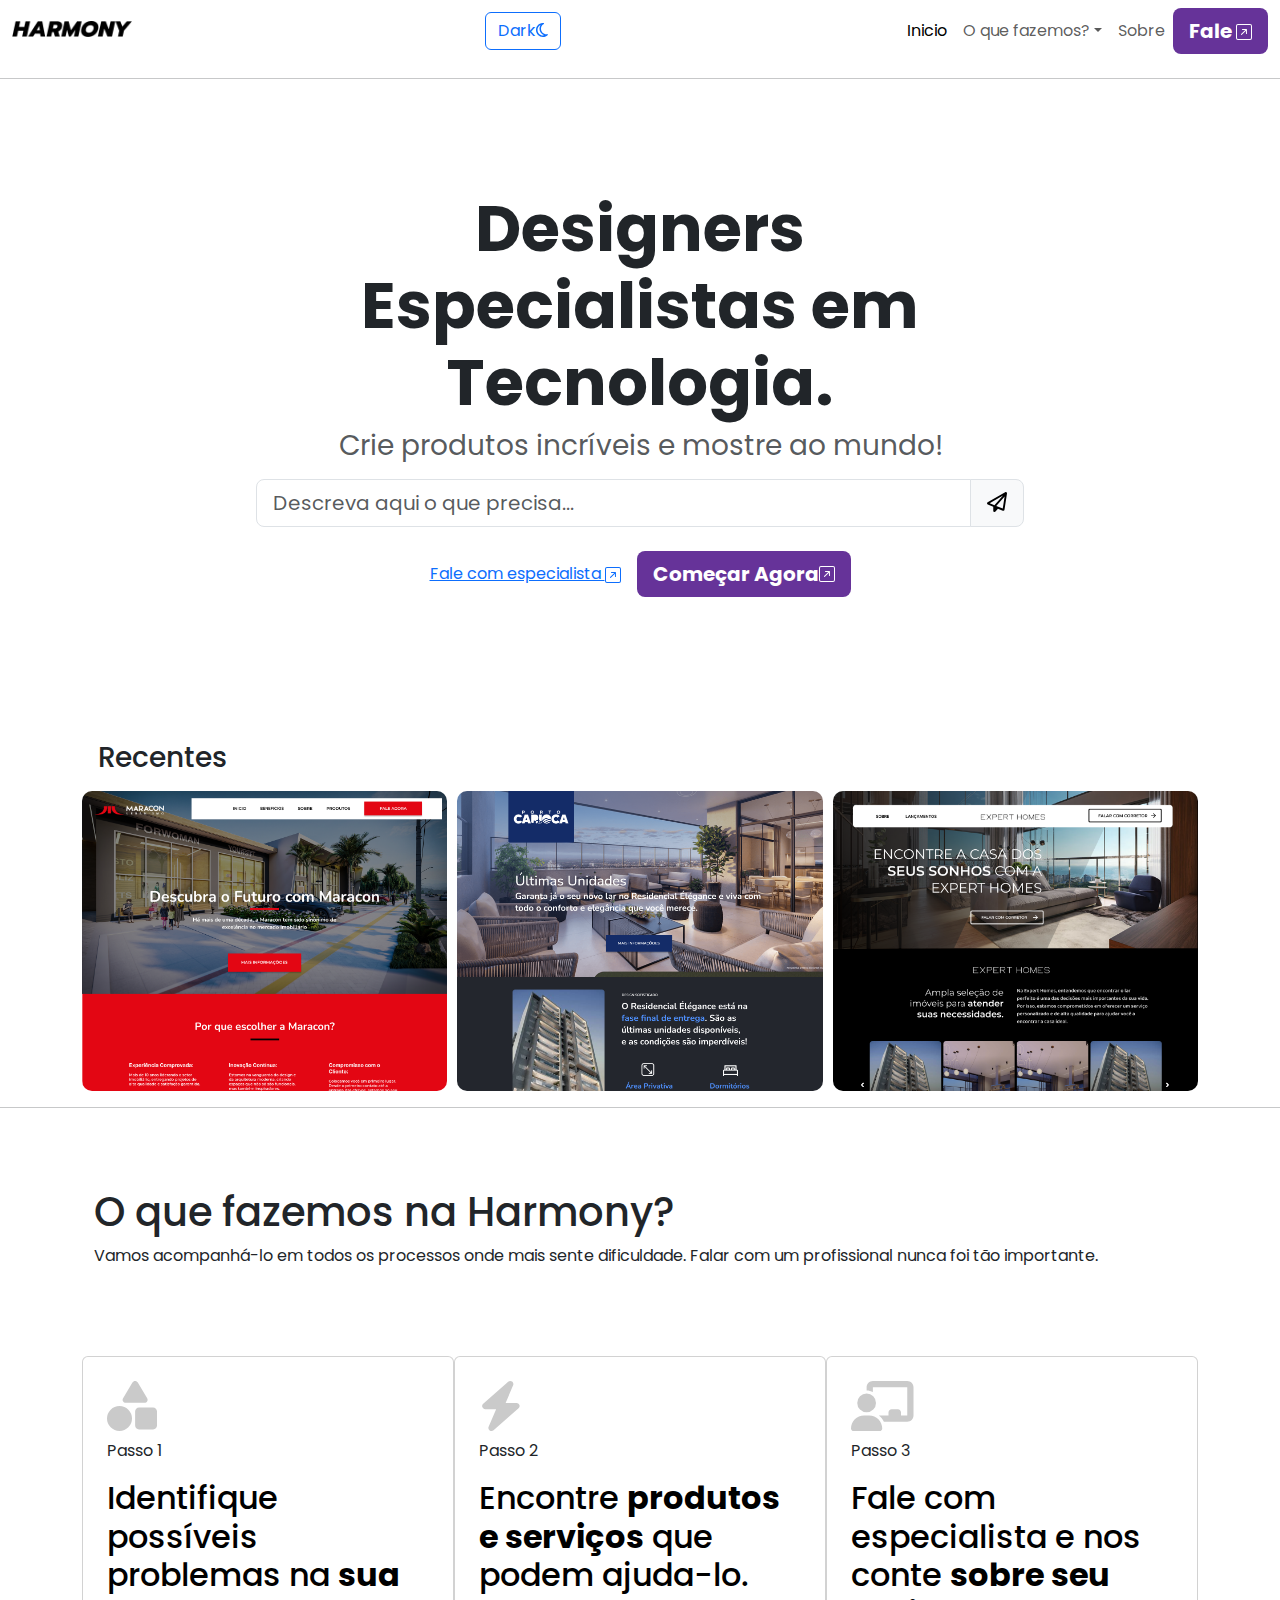
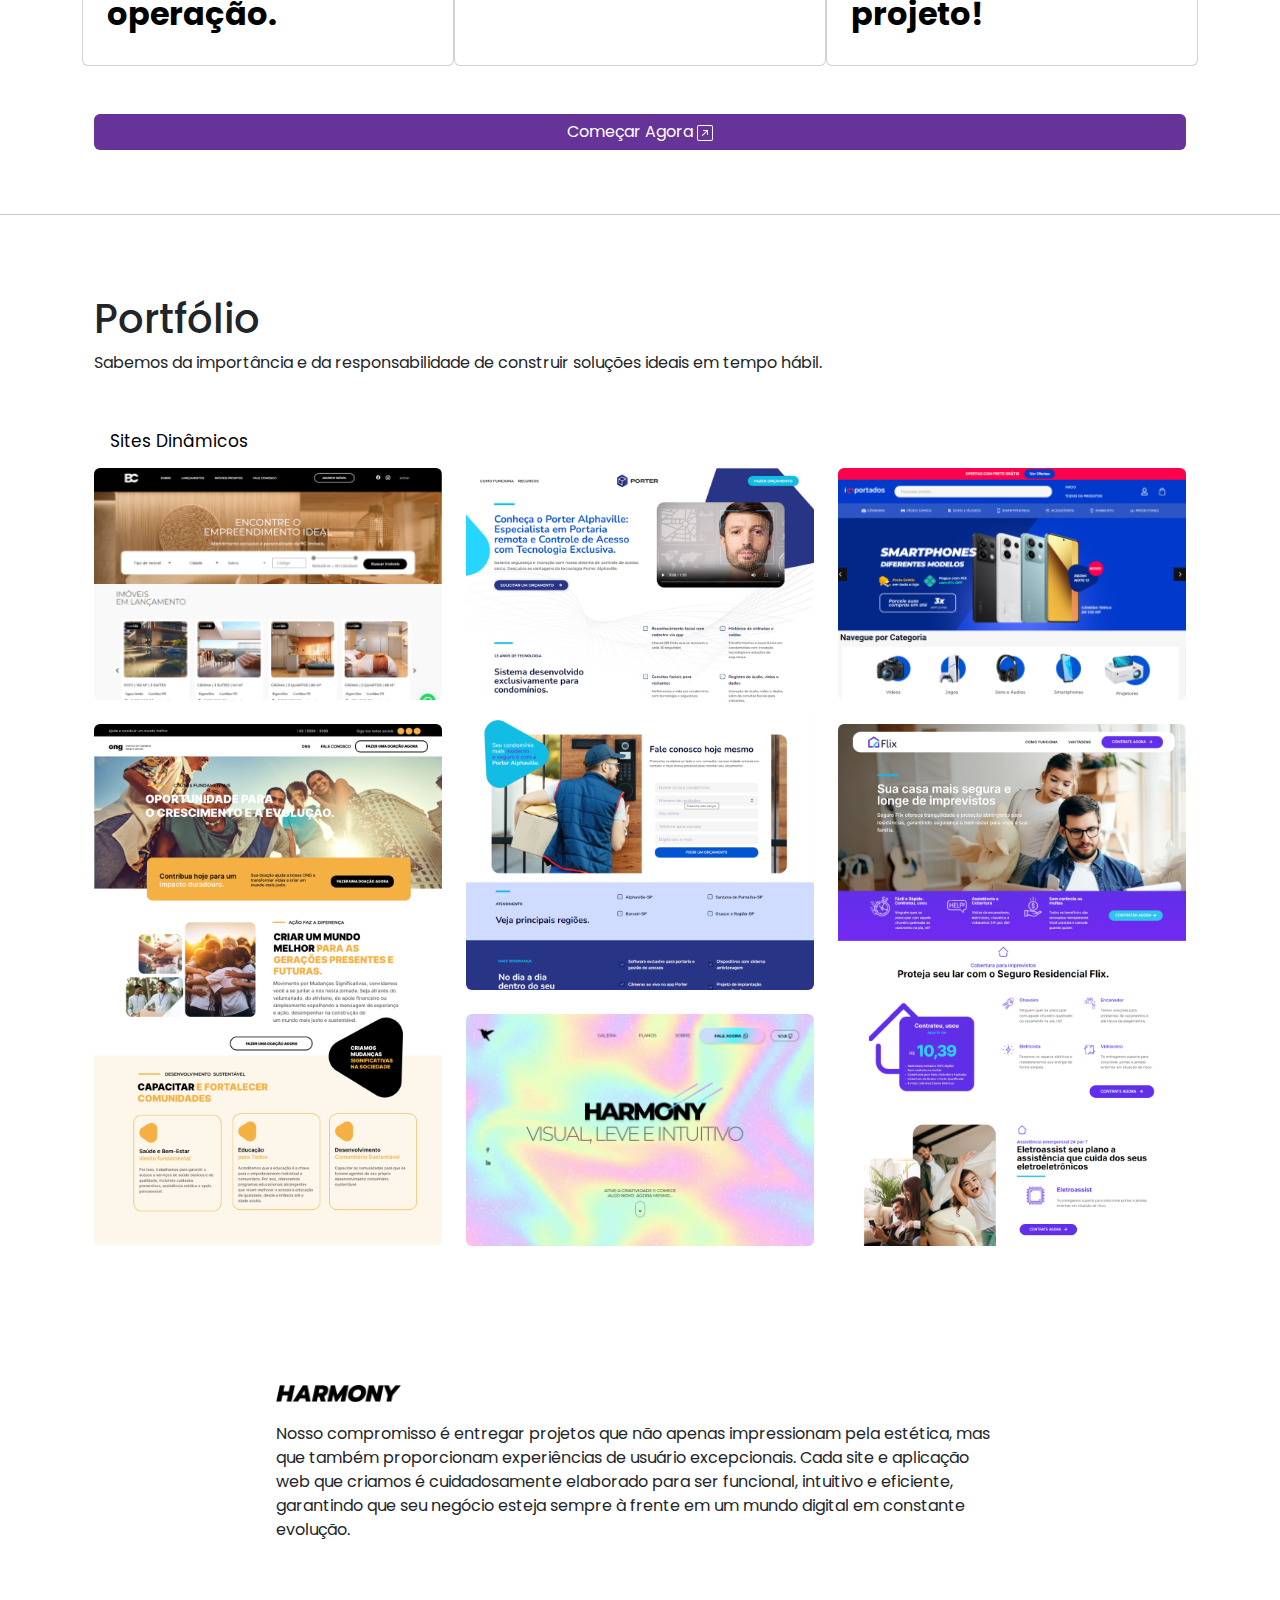
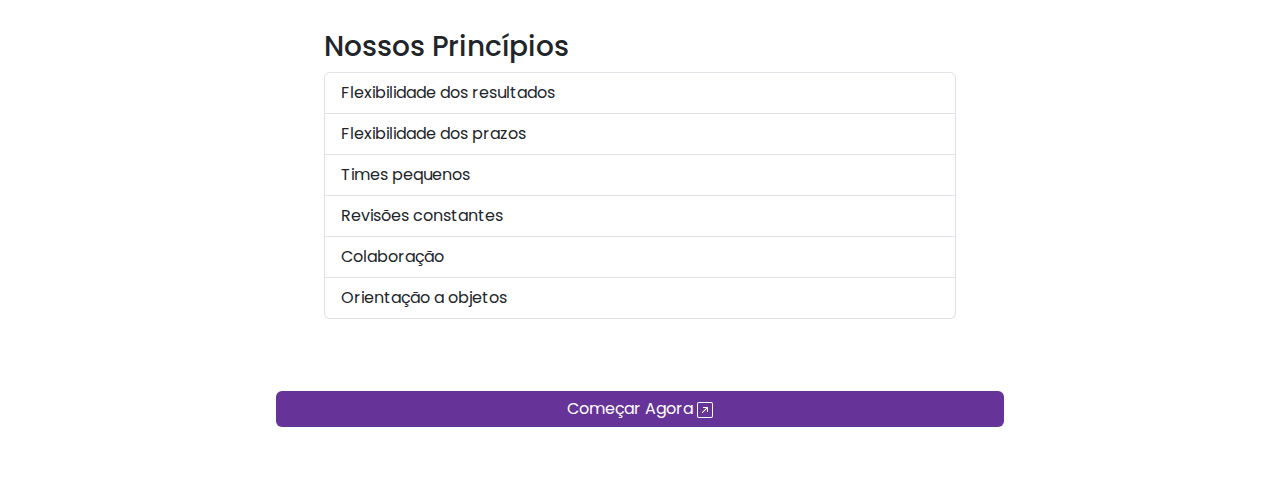
==== commit 95114267: ".." ====
--- a/index.html
+++ b/index.html
@@ -7,7 +7,14 @@
     <title>Harmony - Tecnologia</title>
     <link rel="stylesheet" href="assets/css/app.css">
     <link href="https://cdn.jsdelivr.net/npm/bootstrap@5.3.3/dist/css/bootstrap.min.css" rel="stylesheet" integrity="sha384-QWTKZyjpPEjISv5WaRU9OFeRpok6YctnYmDr5pNlyT2bRjXh0JMhjY6hW+ALEwIH" crossorigin="anonymous">
-    <link rel="stylesheet" href="assets/css/tabs.css">
+    <link rel="stylesheet" href="assets/css/tabs.css"> 
+    <link rel="stylesheet" href="https://cdn.jsdelivr.net/npm/swiper@11/swiper-bundle.min.css"/>
+
+    <script src="https://cdn.jsdelivr.net/npm/swiper@11/swiper-bundle.min.js"></script>
+    <link rel="preconnect" href="https://fonts.googleapis.com">
+    <link rel="preconnect" href="https://fonts.gstatic.com" crossorigin>
+    <link href="https://fonts.googleapis.com/css2?family=Poppins:ital,wght@0,100;0,200;0,300;0,400;0,500;0,600;0,700;0,800;0,900;1,100;1,200;1,300;1,400;1,500;1,600;1,700;1,800;1,900&display=swap" rel="stylesheet">
+    
   </head>
   <!-- Google tag (gtag.js) -->
 <script async src="https://www.googletagmanager.com/gtag/js?id=G-YL4S48GS02"></script>
@@ -20,13 +27,7 @@
 </script>
   <style>
     @import url('https://fonts.googleapis.com/css2?family=Prompt:ital,wght@0,100;0,200;0,300;0,400;0,500;0,600;0,700;0,800;0,900;1,100;1,200;1,300;1,400;1,500;1,600;1,700;1,800;1,900&display=swap');
-    body{
-      font-family: "Prompt", sans-serif;
-       
-      font-style: normal;
-      background: #f8f9fa;
-
-    }
+     
     .btn.btn-primary {
       background: rebeccapurple;
       border: rebeccapurple;
@@ -150,7 +151,73 @@
           <div class="product-device shadow-sm d-none d-md-block"></div>
           <div class="product-device product-device-2 shadow-sm d-none d-md-block"></div>
         </div>
-
+        <div class="container">
+          <div class="row">
+        <div>
+          <h3 class="m-3">Recentes</h3>
+          <!-- Swiper -->
+          <div class="swiper mySwiper">
+            <div class="swiper-wrapper">
+              <div class="swiper-slide">
+                <img
+                onclick="myModal(event)"
+                src="assets/img/maracon.png"
+                class="w-100 shadow-1-strong rounded mb-4"
+                alt="Waves at Sea"
+              /></div>
+              <div class="swiper-slide">
+                <img
+                onclick="myModal(event)"
+                src="assets/img/eleganceresidence.png"
+                class="w-100 shadow-1-strong rounded mb-4"
+                alt="Waves at Sea"
+              /></div>
+              <div class="swiper-slide">
+                <img
+                onclick="myModal(event)"
+                src="assets/img/experthomes.png"
+                class="w-100 shadow-1-strong rounded mb-4"
+                alt="Waves at Sea"
+              /></div>
+              
+              <div class="swiper-slide">
+                <img
+                onclick="myModal(event)"
+                src="assets/img/glamm.png"
+                class="w-100 shadow-1-strong rounded mb-4"
+                alt="Waves at Sea"
+              /></div>
+              <div class="swiper-slide">
+                <img
+                  onclick="myModal(event)"
+                  src="assets/img/mycabinetseua.png"
+                  class="w-100 shadow-1-strong rounded mb-4"
+                  alt="Waves at Sea"
+                />
+              </div>
+              <div class="swiper-slide">
+                <img
+                  onclick="myModal(event)"
+                  src="assets/img/ubksistemas.png "
+                  class="w-100 shadow-1-strong rounded mb-4"
+                  alt="Waves at Sea"
+                />
+              </div>
+              <div class="swiper-slide">
+                <img
+                  onclick="myModal(event)"
+                  src="assets/img/prianti.png "
+                  class="w-100 shadow-1-strong rounded mb-4"
+                  alt="Waves at Sea"
+                />
+              </div>
+               
+            </div>
+            <div class="swiper-pagination"></div>
+          </div>
+        </div>
+        </div>
+      </div>
     <hr class="featurette-divider">
         
         <div class="container px-4 py-5" id="hanging-icons">
@@ -449,4 +516,28 @@
     <script src="all.min.js"></script>
       
   </body>
+  <script src="https://cdn.jsdelivr.net/npm/swiper@11/swiper-bundle.min.js"></script>
+  
+  <!-- Initialize Swiper -->
+  <script>
+    var swiper = new Swiper(".mySwiper", {
+      slidesPerView:  2,
+      spaceBetween: 30,
+       autoplay:true,
+      breakpoints: {
+          300: {
+            slidesPerView: 1,
+            spaceBetween: 5,
+          },
+          768: {
+            slidesPerView: 3,
+            spaceBetween: 10,
+          },
+          1024: {
+            slidesPerView:  3,
+            spaceBetween: 10,
+          },}
+    });
+  </script>
+      
 </html>--- a/assets/css/app.css
+++ b/assets/css/app.css
@@ -1,20 +1,28 @@
-@import url('https://fonts.googleapis.com/css2?family=Prompt:ital,wght@0,100;0,200;0,300;0,400;0,500;0,600;0,700;0,800;0,900;1,100;1,200;1,300;1,400;1,500;1,600;1,700;1,800;1,900&display=swap');
-
+ 
 body{
-    font-family: "Prompt", sans-serif;
-     
-    font-style: normal;
+    font-family: "Poppins", serif !important;
+    
+      
     background: #f8f9fa;
   
   }
+  .swiper-slide {
+    text-align: center;
+    font-size: 18px;
+    background: #fff;
+    display: flex;
+    justify-content: center;
+    align-items: flex-start;
+    border-radius: 10px;
+    max-height: 300px;
+    overflow: hidden;
+}
+
   .btn.btn-primary {
   background: rebeccapurple;
     border: rebeccapurple;
   }
-  .swiper-slide {
-  max-height: 130px;
-  overflow: hidden;
-  }
+  
   .modal.show {
   display: block;
   }
--- a/assets/css/tabs.css
+++ b/assets/css/tabs.css
@@ -1,5 +1,4 @@
-body {font-family: Arial;}
-
+ 
 /* Style the tab */
 .tab {
   overflow: hidden;
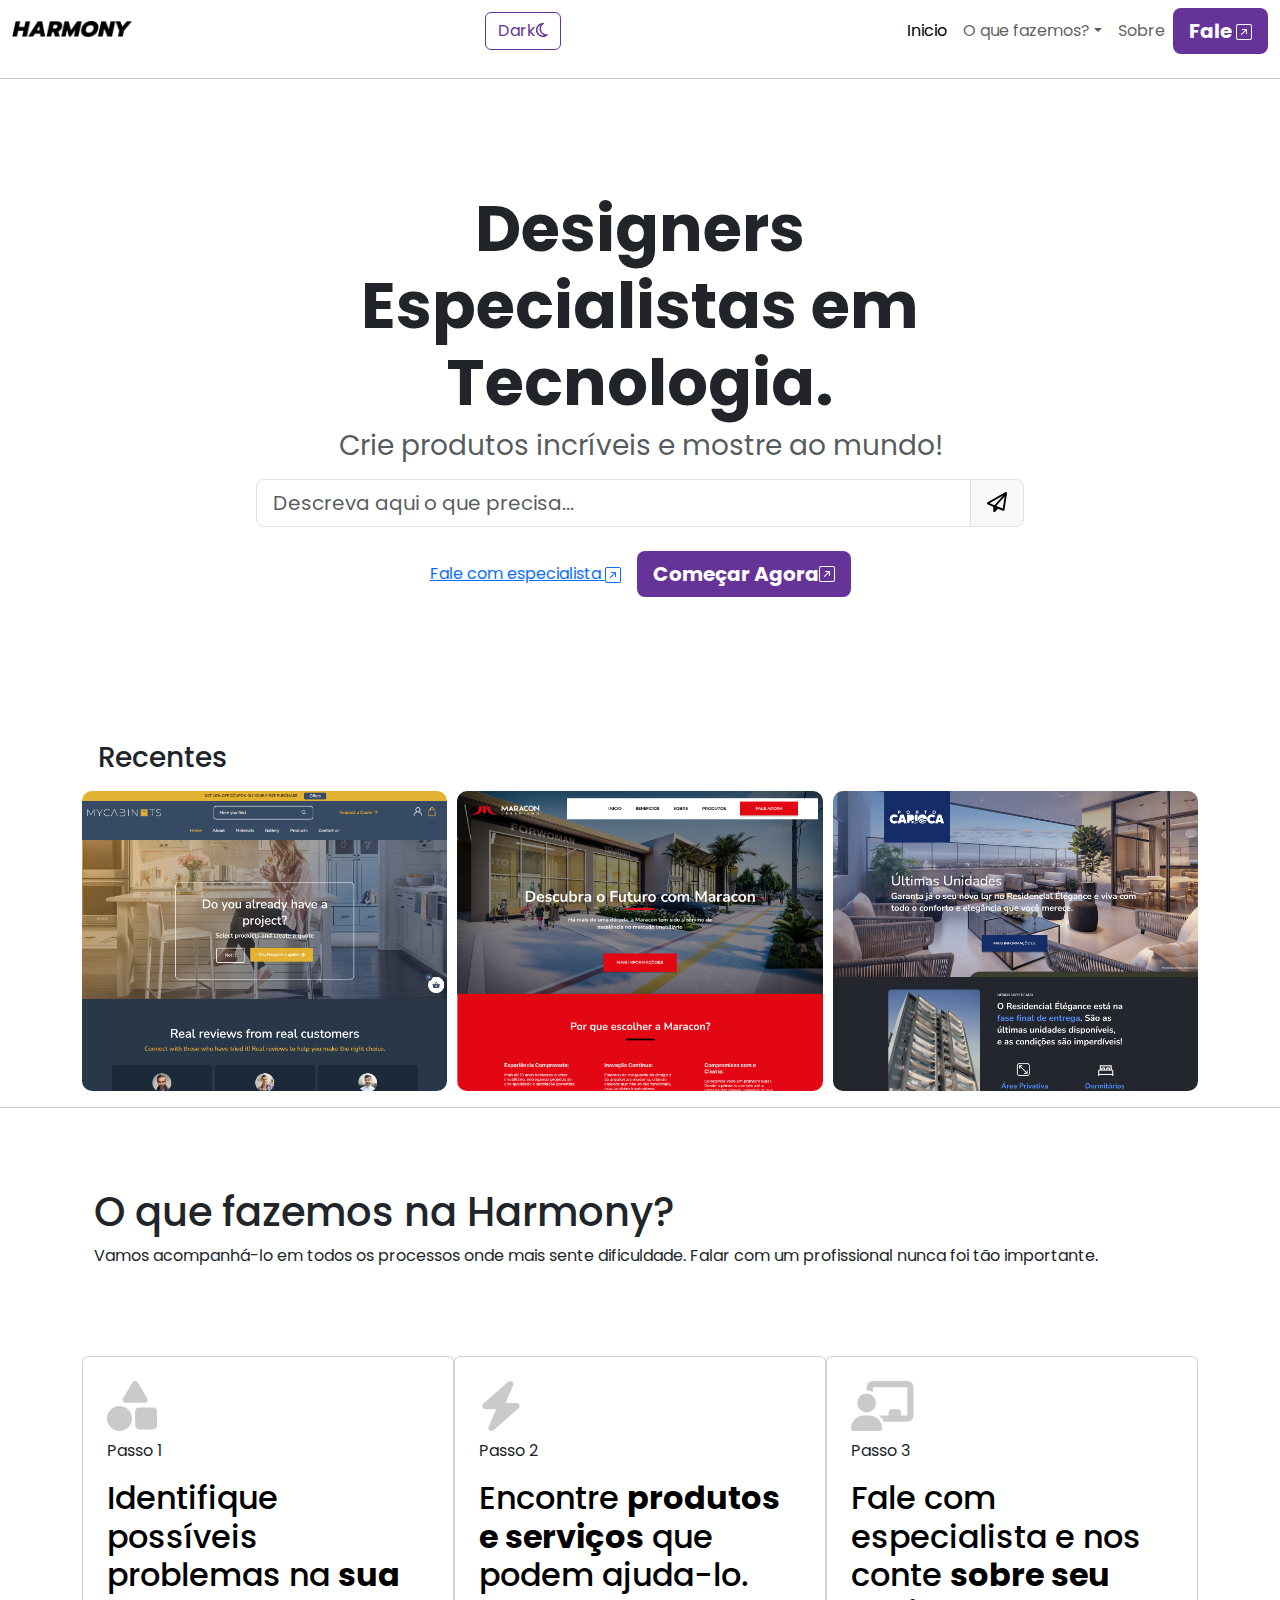
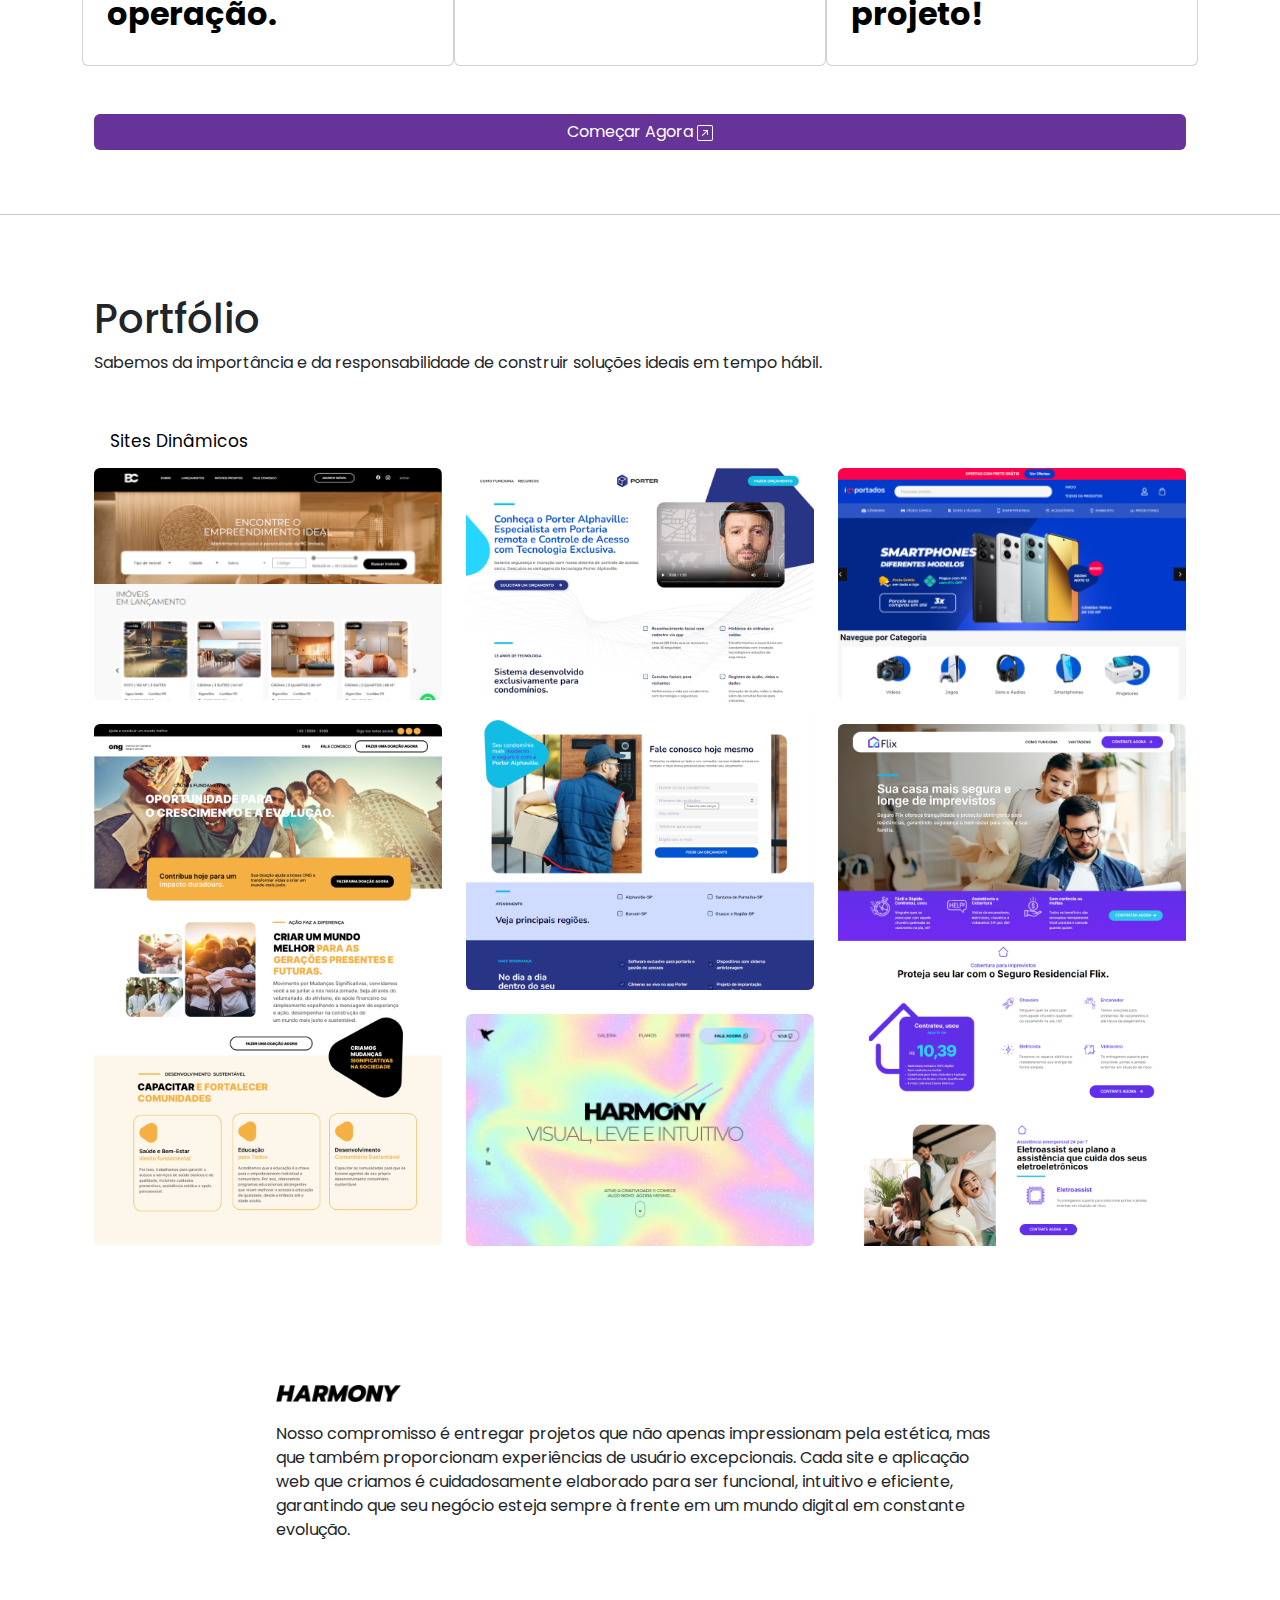
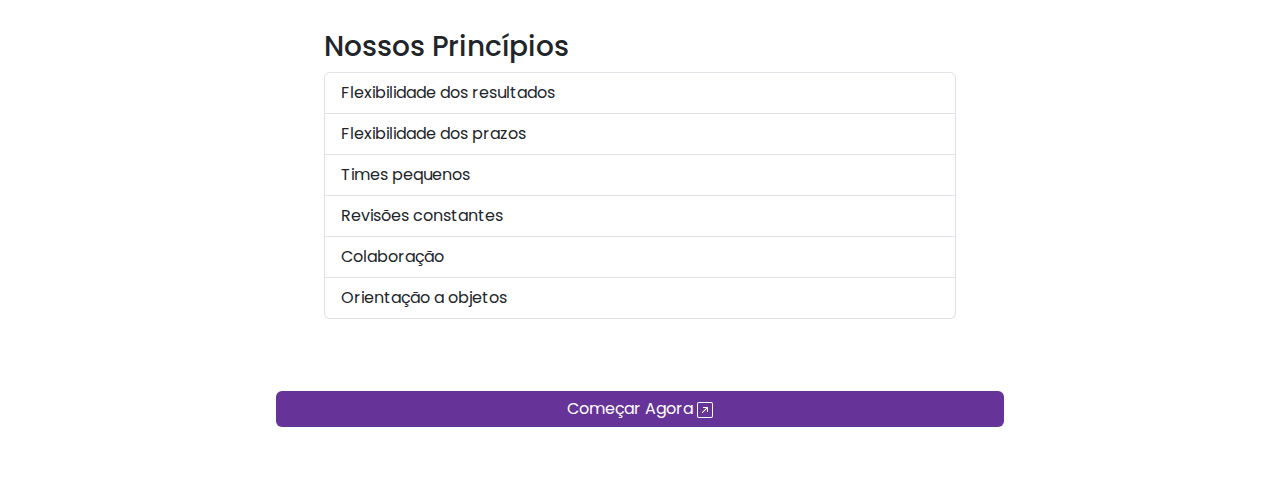
==== commit 1921e898: ".." ====
--- a/index.html
+++ b/index.html
@@ -48,9 +48,9 @@
           </button>
           
 
-          <a class="navbar-brand app" href="index.html">
+          <a class="navbar-brand app" href="index.html"></a>
             
-          </a>
+          
           <button class="btn btn-outline-primary" id="toggle-btn" onclick="selectTheme()" theme="defalt" >
             <span class="target dark"> Dark<i class="fa-regular fa-moon"></i></span>
             <span class="target light"> Light<i class="fa-regular fa-sun"></i></span>
@@ -160,6 +160,16 @@
             <div class="swiper-wrapper">
               <div class="swiper-slide">
                 <img
+                  onclick="myModal(event)"  
+                  
+                  link-url="https://mycabinetseua.com/"
+                  src="assets/img/mycabinetseua.png"
+                  class="w-100 shadow-1-strong rounded mb-4"
+                  alt="Waves at Sea"
+                />
+              </div>
+              <div class="swiper-slide">
+                <img
                 onclick="myModal(event)"
                 src="assets/img/maracon.png"
                 class="w-100 shadow-1-strong rounded mb-4"
@@ -182,19 +192,13 @@
               
               <div class="swiper-slide">
                 <img
+                link-url="https://glammapp.com.br/"
                 onclick="myModal(event)"
                 src="assets/img/glamm.png"
                 class="w-100 shadow-1-strong rounded mb-4"
                 alt="Waves at Sea"
               /></div>
-              <div class="swiper-slide">
-                <img
-                  onclick="myModal(event)"
-                  src="assets/img/mycabinetseua.png"
-                  class="w-100 shadow-1-strong rounded mb-4"
-                  alt="Waves at Sea"
-                />
-              </div>
+             
               <div class="swiper-slide">
                 <img
                   onclick="myModal(event)"
@@ -205,6 +209,7 @@
               </div>
               <div class="swiper-slide">
                 <img
+                  link-url="https://priantieassociados.com.br/"
                   onclick="myModal(event)"
                   src="assets/img/prianti.png "
                   class="w-100 shadow-1-strong rounded mb-4"
@@ -290,9 +295,10 @@
 <div class="row">
   <div class="col-lg-4 col-md-12 mb-4 mb-lg-0">
     <img onclick="myModal(event)"
+      link-url="http://brunocollettoimoveis.com.br/"
       src="assets/img/imoveis.png"
       class="w-100 shadow-1-strong rounded mb-4"
-      alt="Boat on Calm Water"
+      alt="Bruno Colleto Imóveis"
     />
 
     <img
--- a/assets/css/app.css
+++ b/assets/css/app.css
@@ -22,7 +22,11 @@
   background: rebeccapurple;
     border: rebeccapurple;
   }
-  
+  .btn-outline-primary{
+    border:1px solid rebeccapurple !important;
+    color:rebeccapurple!important ;
+
+  }
   .modal.show {
   display: block;
   }
